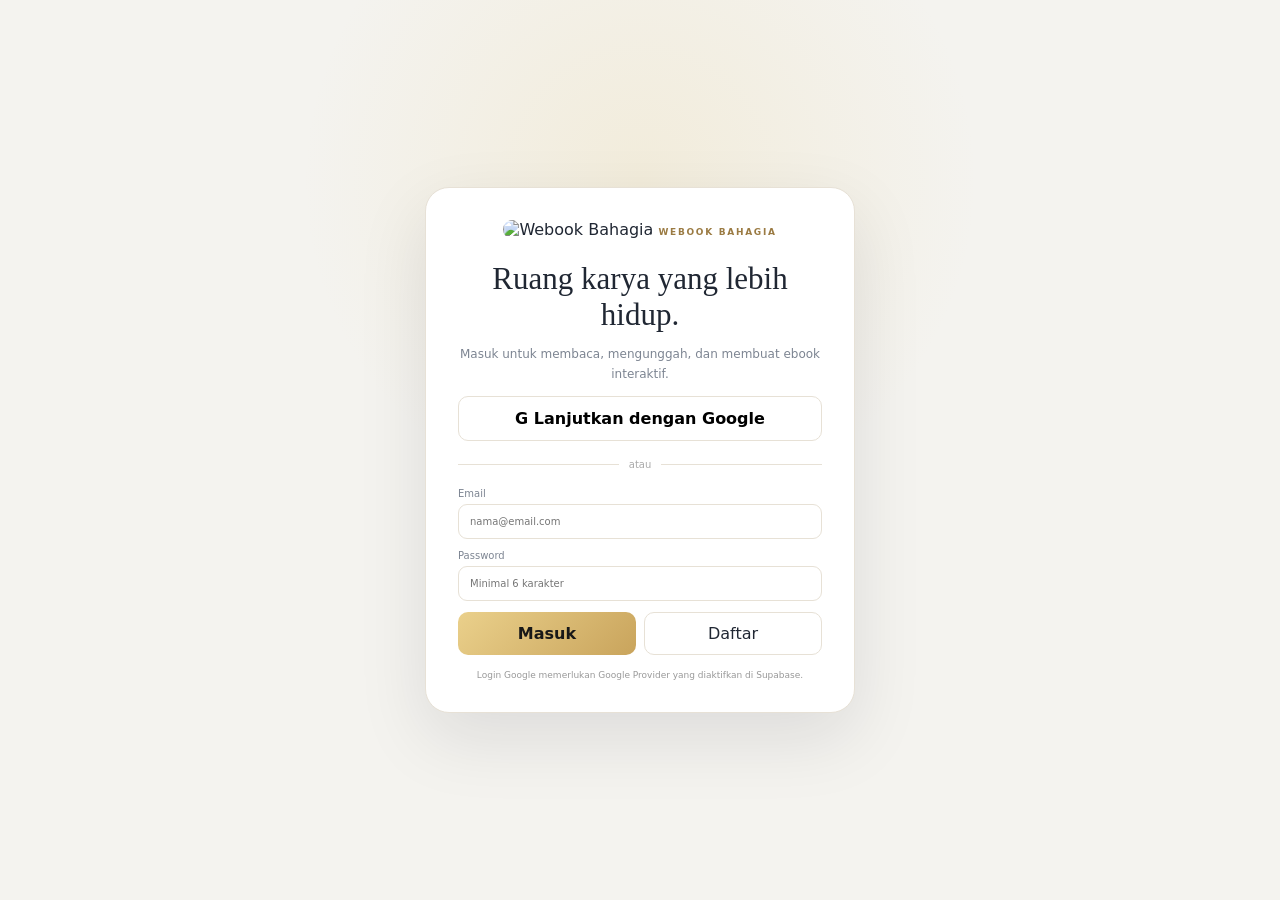
==== index.html @ 9e2fd8c3 "Add files via upload" ====
<!doctype html>
<html lang="id">
<head>
<meta charset="utf-8">
<meta name="viewport" content="width=device-width,initial-scale=1">
<title>Webook Bahagia</title>
<meta name="description" content="Webook Bahagia — platform ebook interaktif.">
<link rel="icon" href="assets/logo.jpg">
<link rel="stylesheet" href="styles.css">
</head>
<body>
<div id="toast" class="toast"></div>

<!-- AUTH -->
<div id="authScreen" class="auth-screen">
  <div class="auth-card">
    <img src="assets/logo.jpg" class="auth-logo" alt="Webook Bahagia">
    <span class="eyebrow">WEBOOK BAHAGIA</span>
    <h1>Ruang karya yang lebih hidup.</h1>
    <p>Masuk untuk membaca, mengunggah, dan membuat ebook interaktif.</p>

    <button id="googleBtn" class="google-btn">G <span>Lanjutkan dengan Google</span></button>
    <div class="or"><span>atau</span></div>

    <form id="emailForm">
      <label>Email<input id="email" type="email" required placeholder="nama@email.com"></label>
      <label>Password<input id="password" type="password" required minlength="6" placeholder="Minimal 6 karakter"></label>
      <div class="auth-actions">
        <button class="gold-btn" type="submit" id="loginBtn">Masuk</button>
        <button class="outline-btn" type="button" id="signupBtn">Daftar</button>
      </div>
    </form>
    <small class="auth-note">Login Google memerlukan Google Provider yang diaktifkan di Supabase.</small>
  </div>
</div>

<!-- APP -->
<div id="app" class="app hidden">
<aside class="sidebar" id="sidebar">
  <div class="brand">
    <img src="assets/logo.jpg" alt="Logo">
    <div><strong>Webook Bahagia</strong><small>Digital Reading Studio</small></div>
  </div>
  <nav>
    <a class="nav-link active" href="#dashboard">⌂ <span>Dashboard</span></a>
    <a class="nav-link" href="#ebooks">▣ <span>Koleksi Ebook</span></a>
    <a class="nav-link" href="#upload">↑ <span>Upload Ebook</span></a>
    <a class="nav-link" href="#builder">◇ <span>Interactive Builder</span></a>
    <a class="nav-link" href="#reader">◉ <span>Reader</span></a>
    <a class="nav-link admin-only hidden" href="#admin">⚙ <span>Admin Panel</span></a>
  </nav>
  <div class="sidebar-bottom">
    <div class="owner-mini"><div class="owner-dot" id="avatar">U</div><div><strong id="userName">User</strong><small id="userRole">Pengguna</small></div></div>
    <button id="logoutBtn" class="logout">Keluar</button>
  </div>
</aside>

<main class="main">
<header class="topbar">
  <button class="icon-btn mobile-only" id="menuBtn">☰</button>
  <div><div class="eyebrow">WEBOOK BAHAGIA</div><h2 id="pageTitle">Dashboard</h2></div>
  <div class="top-actions"><input id="search" class="search" placeholder="Cari ebook..."><button class="gold-btn" id="quickUpload">+ Upload</button></div>
</header>

<div class="content">
<section id="dashboard" class="hero section-anchor">
  <div><span class="pill">PREMIUM DIGITAL WORKSPACE</span><h1>Tempat karya digital<br><em>menjadi pengalaman.</em></h1><p>Kelola ebook dan bangun pengalaman membaca interaktif dari satu ruang.</p>
  <div class="hero-actions"><button class="gold-btn" id="heroUpload">Upload Ebook</button><a class="ghost-btn" href="#builder">Buat Interaktif</a></div></div>
  <div class="hero-art"><div class="orbit"></div><img src="assets/logo.jpg" alt="" class="hero-logo"></div>
</section>

<section class="stats">
<article><span>▣</span><strong id="statBooks">0</strong><small>Ebook Anda</small></article>
<article><span>◇</span><strong id="statBlocks">0</strong><small>Blok Interaktif</small></article>
<article><span>◉</span><strong id="statReaders">0</strong><small>Total Pembaca</small></article>
<article><span>♟</span><strong id="statUsers">—</strong><small>Total Pengguna</small></article>
</section>

<section id="ebooks" class="section section-anchor">
<div class="section-head"><div><span class="eyebrow">LIBRARY</span><h2>Koleksi Ebook</h2></div><button class="outline-btn" id="addBookBtn">+ Tambah</button></div>
<div id="bookGrid" class="book-grid"></div><div id="emptyBooks" class="empty hidden">Belum ada ebook.</div>
</section>

<section id="upload" class="section section-anchor">
<div class="section-head"><div><span class="eyebrow">IMPORT</span><h2>Upload Ebook</h2><p>PDF, EPUB, DOC, DOCX — file masuk ke storage akun Anda.</p></div></div>
<label class="dropzone" for="fileInput"><div class="upload-symbol">↑</div><strong>Tarik file ke sini atau klik</strong><span>Maksimal 25 MB per file</span></label>
<input id="fileInput" type="file" accept=".pdf,.epub,.doc,.docx" multiple hidden>
<div id="fileQueue" class="file-queue"></div>
</section>

<section id="builder" class="section section-anchor">
<div class="section-head"><div><span class="eyebrow">CREATOR</span><h2>Interactive Builder</h2></div><button class="gold-btn" id="saveBuilder">Simpan</button></div>
<div class="builder">
<aside class="builder-panel"><h3>Tambah Blok</h3>
<button class="tool" data-block="text"><b>📝 Teks</b><small>Paragraf editable</small></button>
<button class="tool" data-block="quote"><b>❝ Quote</b><small>Kutipan premium</small></button>
<button class="tool" data-block="button"><b>🔘 Tombol</b><small>CTA pembaca</small></button>
<button class="tool" data-block="image"><b>🖼 Gambar</b><small>Visual</small></button>
<button class="tool" data-block="video"><b>▶ Video</b><small>Video</small></button>
<button class="tool" data-block="quiz"><b>☑ Quiz</b><small>Interaksi</small></button>
</aside>
<div class="canvas-wrap"><article class="page" id="builderPage"><div class="page-kicker">WEBOOK BAHAGIA · CHAPTER</div><h3 contenteditable="true">Bahagia Tidak Harus Menunggu Sempurna</h3><p contenteditable="true">Bahagia bukan selalu tentang mendapatkan apa yang kita mau. Kadang ia muncul ketika kita belajar menerima apa yang sudah kita punya.</p><div class="block quote-block"><small>QUOTE</small><blockquote contenteditable="true">“Hidup tidak harus sempurna untuk terasa berharga.”</blockquote></div></article></div>
<aside class="builder-panel"><h3>Pengaturan</h3><label>Judul<input id="builderTitle" value="Bahagia Tidak Harus Menunggu Sempurna"></label><label>Template<select id="template"><option>Premium Cream</option><option>Elegant Gold</option><option>Modern Dark</option></select></label><button id="clearBlocks" class="outline-btn full">Reset Blok</button></aside>
</div>
</section>

<section id="reader" class="section section-anchor"><div class="section-head"><div><span class="eyebrow">READER</span><h2>Reader</h2></div></div>
<div class="reader-card"><img src="assets/logo.jpg" alt=""><div><span class="pill dark">WEB READER</span><h2>Webook Bahagia Reader</h2><p>Reader publik dapat dikembangkan dengan daftar isi, bookmark, progress, highlight, audio, quiz dan blok interaktif.</p><button class="gold-btn" id="readerDemo">Preview</button></div></div>
</section>

<section id="admin" class="section section-anchor admin-section hidden">
<div class="section-head"><div><span class="eyebrow">OWNER</span><h2>Admin Panel</h2><p>Hanya akun dengan role admin yang dapat melihat panel ini.</p></div></div>
<div class="admin-grid">
<div class="admin-card"><h3>Branding</h3><label>Nama website<input id="siteName"></label><label>Email copyright<input id="copyrightEmail"></label><button class="gold-btn" id="saveSettings">Simpan Pengaturan</button></div>
<div class="admin-card"><h3>Statistik Platform</h3><div class="admin-stat"><b id="adminUsers">0</b><span>Pengguna</span></div><div class="admin-stat"><b id="adminBooks">0</b><span>Ebook publik</span></div></div>
<div class="admin-card"><h3>Kontrol</h3><button class="outline-btn full" id="refreshAdmin">Refresh Data</button><p class="muted">Role admin ditentukan di database. Jangan pernah menaruh password atau service-role key di frontend.</p></div>
</div>
</section>
</div>

<footer><span>Webook Bahagia · © 2026 BONTEKU1</span><a href="mailto:bonteku1@gmail.com">bonteku1@gmail.com</a></footer>
</main>
</div>

<script src="https://cdn.jsdelivr.net/npm/@supabase/supabase-js@2"></script>
<script src="config.js"></script>
<script src="app.js"></script>
</body>
</html>
---- styles.css ----
/* Premium UI — Webook Bahagia */
:root{--navy:#101827;--navy2:#19263a;--gold:#c9a45c;--gold2:#ead08b;--paper:#fffdf8;--text:#202733;--muted:#7d8592;--line:#e7e1d6}
*{box-sizing:border-box}html{scroll-behavior:smooth}body{margin:0;background:#f4f3ef;color:var(--text);font-family:Inter,system-ui,-apple-system,Segoe UI,Arial,sans-serif}button,input,select{font:inherit}
.hidden{display:none!important}.sidebar{position:fixed;inset:0 auto 0 0;width:255px;background:linear-gradient(180deg,#0d1522,#151f30);color:#fff;padding:24px 16px;z-index:40}.brand{display:flex;gap:11px;align-items:center;padding:0 10px 27px}.brand img{width:44px;height:44px;border-radius:13px;object-fit:cover}.brand strong{display:block;font-size:15px}.brand small{color:#8993a4;font-size:9px;letter-spacing:1px}.sidebar nav{display:grid;gap:4px}.nav-link{display:flex;gap:12px;color:#aeb7c7;text-decoration:none;padding:12px 13px;border-radius:11px;font-size:13px}.nav-link:hover,.nav-link.active{background:rgba(255,255,255,.08);color:#fff}.nav-link.active{box-shadow:inset 3px 0 var(--gold)}.sidebar-bottom{position:absolute;bottom:18px;left:16px;right:16px;border-top:1px solid rgba(255,255,255,.08);padding-top:15px}.owner-mini{display:flex;align-items:center;gap:9px}.owner-dot{width:34px;height:34px;border-radius:50%;display:grid;place-items:center;background:linear-gradient(135deg,var(--gold2),#8e6c33);color:#111;font-weight:800}.owner-mini strong,.owner-mini small{display:block}.owner-mini strong{font-size:11px}.owner-mini small{font-size:9px;color:#7e8a9d}.logout{width:100%;margin-top:12px;padding:8px;border:1px solid rgba(255,255,255,.1);background:rgba(255,255,255,.04);color:#ccd3de;border-radius:8px;cursor:pointer}
.main{margin-left:255px;min-height:100vh}.topbar{height:76px;background:rgba(255,255,255,.94);backdrop-filter:blur(12px);border-bottom:1px solid var(--line);display:flex;align-items:center;justify-content:space-between;padding:0 34px;position:sticky;top:0;z-index:20}.topbar h2{margin:3px 0;font-size:20px}.eyebrow{font-size:9px;letter-spacing:1.7px;color:#9b7b43;font-weight:800}.top-actions{display:flex;gap:10px}.search{width:245px;border:1px solid var(--line);background:#f8f8f6;border-radius:10px;padding:10px 13px;outline:none}.content{max-width:1450px;margin:auto;padding:32px}.section{margin-top:35px}.section-anchor{scroll-margin-top:95px}.hero{min-height:345px;border-radius:25px;background:radial-gradient(circle at 82% 45%,rgba(234,208,139,.22),transparent 28%),linear-gradient(135deg,#101827,#1d2a3f);color:#fff;padding:46px;display:flex;justify-content:space-between;overflow:hidden;box-shadow:0 20px 55px rgba(16,24,39,.09)}.hero h1{font:500 43px/1.05 Georgia,serif;margin:18px 0 15px}.hero em{font-style:normal;color:var(--gold2)}.hero p{max-width:600px;color:#b9c2d0;line-height:1.7}.pill{display:inline-block;padding:7px 11px;border:1px solid rgba(234,208,139,.35);border-radius:99px;color:var(--gold2);font-size:9px;letter-spacing:1.3px;font-weight:800}.pill.dark{background:#101827}.hero-actions{display:flex;gap:10px;margin-top:23px}.gold-btn,.ghost-btn,.outline-btn,.icon-btn{border:0;border-radius:10px;padding:11px 16px;cursor:pointer;display:inline-flex;align-items:center;justify-content:center;text-decoration:none}.gold-btn{background:linear-gradient(135deg,var(--gold2),var(--gold));color:#181818;font-weight:800}.ghost-btn{border:1px solid rgba(255,255,255,.16);color:#fff;background:rgba(255,255,255,.06)}.outline-btn{border:1px solid var(--line);background:#fff;color:var(--text)}.hero-art{width:350px;display:grid;place-items:center;position:relative}.hero-logo{width:205px;height:205px;border-radius:50%;object-fit:cover;border:5px solid rgba(234,208,139,.5);box-shadow:0 0 70px rgba(234,208,139,.28);z-index:2}.orbit{position:absolute;width:330px;height:330px;border:1px solid rgba(234,208,139,.2);border-radius:50%}.stats{display:grid;grid-template-columns:repeat(4,1fr);gap:17px;margin-top:22px}.stats article{background:#fff;border:1px solid var(--line);border-radius:17px;padding:20px}.stats span{display:grid;place-items:center;width:36px;height:36px;border-radius:10px;background:#f8f0df;color:#9b793e}.stats strong{display:block;font-size:26px;margin-top:13px}.stats small{color:var(--muted);font-size:11px}.section-head{display:flex;justify-content:space-between;align-items:end;gap:15px;margin-bottom:17px}.section-head h2{font:500 27px Georgia,serif;margin:4px 0}.section-head p{color:var(--muted);font-size:12px}.book-grid{display:grid;grid-template-columns:repeat(4,1fr);gap:18px}.book{background:#fff;border:1px solid var(--line);border-radius:17px;overflow:hidden}.cover{height:225px;background:linear-gradient(145deg,#172337,#0d1521);padding:20px;color:#fff;display:flex;flex-direction:column;justify-content:space-between}.cover img{width:45px;height:45px;border-radius:12px;object-fit:cover}.cover small{color:var(--gold2);font-size:8px;letter-spacing:1px}.cover h3{font:500 22px/1.1 Georgia,serif}.book-info{padding:14px}.book-info strong{font-size:13px}.book-info p{font-size:10px;color:var(--muted);margin:6px 0 12px}.book-actions{display:flex;gap:7px}.mini-btn{flex:1;border:1px solid var(--line);background:#fff;border-radius:8px;padding:8px;font-size:10px;cursor:pointer}.mini-btn.primary{background:var(--navy);color:#fff}.dropzone{display:grid;place-items:center;text-align:center;gap:7px;background:var(--paper);border:2px dashed #d8c49a;border-radius:17px;padding:40px;cursor:pointer}.upload-symbol{width:48px;height:48px;border-radius:14px;background:#f8efdd;color:#9a793f;display:grid;place-items:center;font-size:25px}.dropzone span{font-size:11px;color:var(--muted)}.file-queue{margin-top:12px;display:grid;gap:8px}.file-row{display:flex;justify-content:space-between;background:#fff;border:1px solid var(--line);padding:11px 13px;border-radius:10px;font-size:11px}.builder{display:grid;grid-template-columns:230px minmax(300px,1fr) 250px;gap:16px}.builder-panel{background:#fff;border:1px solid var(--line);border-radius:17px;padding:16px}.tool{width:100%;text-align:left;background:#fff;border:1px solid var(--line);border-radius:10px;padding:12px;margin-bottom:8px;cursor:pointer}.tool b,.tool small{display:block}.tool small{color:var(--muted);font-size:9px;margin-top:3px}.builder-panel label{display:block;color:#657080;font-size:10px;margin:0 0 13px}.builder-panel input,.builder-panel select{width:100%;padding:9px;margin-top:5px;border:1px solid var(--line);border-radius:8px}.full{width:100%}.canvas-wrap{background:#e8e7e2;border-radius:17px;padding:28px;min-height:560px}.page{max-width:650px;min-height:610px;margin:auto;background:var(--paper);padding:45px;box-shadow:0 16px 45px rgba(0,0,0,.08)}.page-kicker{font-size:8px;color:#9b7b43;letter-spacing:1.7px;font-weight:800}.page>h3{font:500 31px/1.1 Georgia,serif;margin:13px 0}.page>p{line-height:1.8;color:#596170;font-size:13px}.block{margin-top:18px;padding:17px;border:1px dashed #d7c69e;border-radius:11px}.block small{display:block;color:#9b7b43;font-size:8px;letter-spacing:1.2px;font-weight:800;margin-bottom:8px}.quote-block blockquote{margin:0;font:20px/1.45 Georgia,serif;border-left:3px solid var(--gold);padding-left:13px}.reader-card{display:grid;grid-template-columns:180px 1fr;gap:28px;background:#fff;border:1px solid var(--line);border-radius:18px;padding:24px;align-items:center}.reader-card>img{width:180px;height:230px;object-fit:cover;border-radius:11px}.reader-card h2{font:500 28px Georgia,serif}.reader-card p{color:var(--muted);font-size:12px;line-height:1.7}.admin-grid{display:grid;grid-template-columns:repeat(3,1fr);gap:16px}.admin-card{background:#fff;border:1px solid var(--line);border-radius:17px;padding:20px}.admin-card h3{margin-top:0}.admin-card label{font-size:10px;color:var(--muted);display:block;margin-bottom:12px}.admin-card input{width:100%;padding:10px;border:1px solid var(--line);border-radius:8px;margin-top:5px}.admin-stat{display:flex;justify-content:space-between;border-bottom:1px solid var(--line);padding:12px 0}.admin-stat b{font-size:24px}.muted{color:var(--muted);font-size:10px;line-height:1.6}.empty{text-align:center;padding:35px;background:#fff;border:1px dashed var(--line);border-radius:15px;color:var(--muted)}footer{margin-top:50px;padding:25px 32px;border-top:1px solid var(--line);display:flex;justify-content:space-between;color:#727987;font-size:10px}footer a{color:#8d6b32}.toast{position:fixed;right:20px;bottom:20px;background:#101827;color:#fff;padding:12px 15px;border-radius:10px;opacity:0;transform:translateY(12px);transition:.25s;z-index:100}.toast.show{opacity:1;transform:none}.auth-screen{min-height:100vh;display:grid;place-items:center;padding:20px;background:radial-gradient(circle at 50% 20%,rgba(234,208,139,.2),transparent 35%),#f4f3ef}.auth-card{width:min(430px,100%);background:#fff;border:1px solid var(--line);border-radius:24px;padding:32px;box-shadow:0 25px 70px rgba(16,24,39,.1);text-align:center}.auth-logo{width:88px;height:88px;border-radius:24px;object-fit:cover;margin-bottom:14px}.auth-card h1{font:500 31px Georgia,serif;margin:8px 0}.auth-card>p{color:var(--muted);font-size:12px;line-height:1.6}.google-btn{width:100%;padding:12px;border:1px solid var(--line);background:#fff;border-radius:10px;cursor:pointer;font-weight:700}.or{display:flex;align-items:center;gap:10px;color:#aaa;font-size:10px;margin:18px 0}.or:before,.or:after{content:"";height:1px;background:var(--line);flex:1}.auth-card label{text-align:left;display:block;font-size:10px;color:var(--muted);margin-bottom:11px}.auth-card input{width:100%;padding:11px;border:1px solid var(--line);border-radius:9px;margin-top:5px}.auth-actions{display:grid;grid-template-columns:1fr 1fr;gap:8px;margin-top:7px}.auth-note{display:block;color:#999;font-size:9px;margin-top:15px}.mobile-only{display:none}
@media(max-width:1150px){.book-grid{grid-template-columns:repeat(2,1fr)}.builder{grid-template-columns:1fr}.stats{grid-template-columns:repeat(2,1fr)}.admin-grid{grid-template-columns:1fr}.builder-panel{display:grid;grid-template-columns:repeat(2,1fr);gap:8px}.builder-panel h3,.builder-panel label{grid-column:1/-1}}
@media(max-width:760px){.sidebar{transform:translateX(-100%);transition:.25s}.sidebar.open{transform:none}.main{margin-left:0}.mobile-only{display:inline-flex}.topbar{padding:0 16px}.top-actions .search{display:none}.content{padding:18px}.hero{padding:28px}.hero h1{font-size:33px}.hero-art{display:none}.book-grid{grid-template-columns:1fr}.reader-card{grid-template-columns:1fr}.reader-card>img{width:100%;height:200px}.stats{grid-template-columns:1fr 1fr}footer{display:grid;gap:7px}.builder-panel{grid-template-columns:1fr 1fr}}
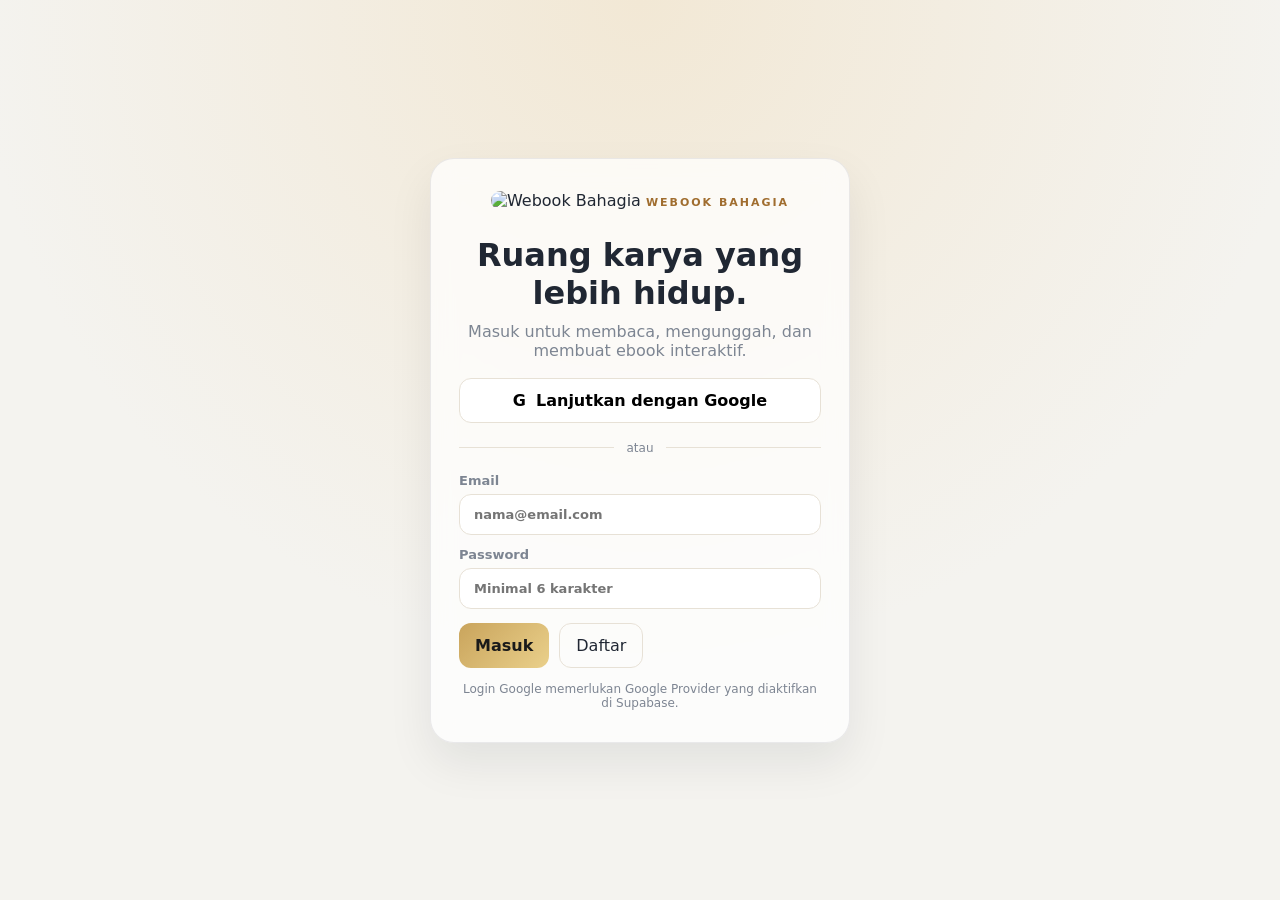
==== commit 3d0e04bd: "Add public ebook reader and improve the app with live reader view and styled content" ====
--- a/index.html
+++ b/index.html
@@ -99,13 +99,19 @@
 <button class="tool" data-block="video"><b>▶ Video</b><small>Video</small></button>
 <button class="tool" data-block="quiz"><b>☑ Quiz</b><small>Interaksi</small></button>
 </aside>
-<div class="canvas-wrap"><article class="page" id="builderPage"><div class="page-kicker">WEBOOK BAHAGIA · CHAPTER</div><h3 contenteditable="true">Bahagia Tidak Harus Menunggu Sempurna</h3><p contenteditable="true">Bahagia bukan selalu tentang mendapatkan apa yang kita mau. Kadang ia muncul ketika kita belajar menerima apa yang sudah kita punya.</p><div class="block quote-block"><small>QUOTE</small><blockquote contenteditable="true">“Hidup tidak harus sempurna untuk terasa berharga.”</blockquote></div></article></div>
-<aside class="builder-panel"><h3>Pengaturan</h3><label>Judul<input id="builderTitle" value="Bahagia Tidak Harus Menunggu Sempurna"></label><label>Template<select id="template"><option>Premium Cream</option><option>Elegant Gold</option><option>Modern Dark</option></select></label><button id="clearBlocks" class="outline-btn full">Reset Blok</button></aside>
+<div class="canvas-wrap"><article class="page" id="builderPage"><div class="page-kicker">WEBOOK BAHAGIA · CHAPTER</div><h3 contenteditable="true">Bahagia Tidak Harus Menunggu Sempurna</h3><p contenteditable="true">Buat karya lebih hidup dengan latar, kutipan, dan CTA yang mengajak pembaca bergerak.</p></article></div>
+<aside class="builder-panel"><h3>Pengaturan</h3><label>Judul<input id="builderTitle" value="Bahagia Tidak Harus Menunggu Sempurna"></label><label>Template<select id="template"><option>Premium Creative</option><option>Minimal</option><option>Editorial</option></select></label></aside>
 </div>
 </section>
 
 <section id="reader" class="section section-anchor"><div class="section-head"><div><span class="eyebrow">READER</span><h2>Reader</h2></div></div>
-<div class="reader-card"><img src="assets/logo.jpg" alt=""><div><span class="pill dark">WEB READER</span><h2>Webook Bahagia Reader</h2><p>Reader publik dapat dikembangkan dengan daftar isi, bookmark, progress, highlight, audio, quiz dan blok interaktif.</p><button class="gold-btn" id="readerDemo">Preview</button></div></div>
+<div class="reader-layout">
+  <div id="readerList" class="reader-list"></div>
+  <div class="reader-stage">
+    <div id="readerPlaceholder" class="reader-placeholder">Pilih ebook publik untuk dibaca.</div>
+    <iframe id="readerFrame" class="reader-frame hidden" title="Reader ebook" loading="lazy"></iframe>
+  </div>
+</div>
 </section>
 
 <section id="admin" class="section section-anchor admin-section hidden">
@@ -113,7 +119,7 @@
 <div class="admin-grid">
 <div class="admin-card"><h3>Branding</h3><label>Nama website<input id="siteName"></label><label>Email copyright<input id="copyrightEmail"></label><button class="gold-btn" id="saveSettings">Simpan Pengaturan</button></div>
 <div class="admin-card"><h3>Statistik Platform</h3><div class="admin-stat"><b id="adminUsers">0</b><span>Pengguna</span></div><div class="admin-stat"><b id="adminBooks">0</b><span>Ebook publik</span></div></div>
-<div class="admin-card"><h3>Kontrol</h3><button class="outline-btn full" id="refreshAdmin">Refresh Data</button><p class="muted">Role admin ditentukan di database. Jangan pernah menaruh password atau service-role key di frontend.</p></div>
+<div class="admin-card"><h3>Kontrol</h3><button class="outline-btn full" id="refreshAdmin">Refresh Data</button><p class="muted">Role admin ditentukan di database. Jangan pernah menaruh password di frontend.</p></div>
 </div>
 </section>
 </div>
@@ -126,4 +132,4 @@
 <script src="config.js"></script>
 <script src="app.js"></script>
 </body>
-</html>+</html>
--- a/styles.css
+++ b/styles.css
@@ -1,7 +1,4 @@
 /* Premium UI — Webook Bahagia */
 :root{--navy:#101827;--navy2:#19263a;--gold:#c9a45c;--gold2:#ead08b;--paper:#fffdf8;--text:#202733;--muted:#7d8592;--line:#e7e1d6}
-*{box-sizing:border-box}html{scroll-behavior:smooth}body{margin:0;background:#f4f3ef;color:var(--text);font-family:Inter,system-ui,-apple-system,Segoe UI,Arial,sans-serif}button,input,select{font:inherit}
-.hidden{display:none!important}.sidebar{position:fixed;inset:0 auto 0 0;width:255px;background:linear-gradient(180deg,#0d1522,#151f30);color:#fff;padding:24px 16px;z-index:40}.brand{display:flex;gap:11px;align-items:center;padding:0 10px 27px}.brand img{width:44px;height:44px;border-radius:13px;object-fit:cover}.brand strong{display:block;font-size:15px}.brand small{color:#8993a4;font-size:9px;letter-spacing:1px}.sidebar nav{display:grid;gap:4px}.nav-link{display:flex;gap:12px;color:#aeb7c7;text-decoration:none;padding:12px 13px;border-radius:11px;font-size:13px}.nav-link:hover,.nav-link.active{background:rgba(255,255,255,.08);color:#fff}.nav-link.active{box-shadow:inset 3px 0 var(--gold)}.sidebar-bottom{position:absolute;bottom:18px;left:16px;right:16px;border-top:1px solid rgba(255,255,255,.08);padding-top:15px}.owner-mini{display:flex;align-items:center;gap:9px}.owner-dot{width:34px;height:34px;border-radius:50%;display:grid;place-items:center;background:linear-gradient(135deg,var(--gold2),#8e6c33);color:#111;font-weight:800}.owner-mini strong,.owner-mini small{display:block}.owner-mini strong{font-size:11px}.owner-mini small{font-size:9px;color:#7e8a9d}.logout{width:100%;margin-top:12px;padding:8px;border:1px solid rgba(255,255,255,.1);background:rgba(255,255,255,.04);color:#ccd3de;border-radius:8px;cursor:pointer}
-.main{margin-left:255px;min-height:100vh}.topbar{height:76px;background:rgba(255,255,255,.94);backdrop-filter:blur(12px);border-bottom:1px solid var(--line);display:flex;align-items:center;justify-content:space-between;padding:0 34px;position:sticky;top:0;z-index:20}.topbar h2{margin:3px 0;font-size:20px}.eyebrow{font-size:9px;letter-spacing:1.7px;color:#9b7b43;font-weight:800}.top-actions{display:flex;gap:10px}.search{width:245px;border:1px solid var(--line);background:#f8f8f6;border-radius:10px;padding:10px 13px;outline:none}.content{max-width:1450px;margin:auto;padding:32px}.section{margin-top:35px}.section-anchor{scroll-margin-top:95px}.hero{min-height:345px;border-radius:25px;background:radial-gradient(circle at 82% 45%,rgba(234,208,139,.22),transparent 28%),linear-gradient(135deg,#101827,#1d2a3f);color:#fff;padding:46px;display:flex;justify-content:space-between;overflow:hidden;box-shadow:0 20px 55px rgba(16,24,39,.09)}.hero h1{font:500 43px/1.05 Georgia,serif;margin:18px 0 15px}.hero em{font-style:normal;color:var(--gold2)}.hero p{max-width:600px;color:#b9c2d0;line-height:1.7}.pill{display:inline-block;padding:7px 11px;border:1px solid rgba(234,208,139,.35);border-radius:99px;color:var(--gold2);font-size:9px;letter-spacing:1.3px;font-weight:800}.pill.dark{background:#101827}.hero-actions{display:flex;gap:10px;margin-top:23px}.gold-btn,.ghost-btn,.outline-btn,.icon-btn{border:0;border-radius:10px;padding:11px 16px;cursor:pointer;display:inline-flex;align-items:center;justify-content:center;text-decoration:none}.gold-btn{background:linear-gradient(135deg,var(--gold2),var(--gold));color:#181818;font-weight:800}.ghost-btn{border:1px solid rgba(255,255,255,.16);color:#fff;background:rgba(255,255,255,.06)}.outline-btn{border:1px solid var(--line);background:#fff;color:var(--text)}.hero-art{width:350px;display:grid;place-items:center;position:relative}.hero-logo{width:205px;height:205px;border-radius:50%;object-fit:cover;border:5px solid rgba(234,208,139,.5);box-shadow:0 0 70px rgba(234,208,139,.28);z-index:2}.orbit{position:absolute;width:330px;height:330px;border:1px solid rgba(234,208,139,.2);border-radius:50%}.stats{display:grid;grid-template-columns:repeat(4,1fr);gap:17px;margin-top:22px}.stats article{background:#fff;border:1px solid var(--line);border-radius:17px;padding:20px}.stats span{display:grid;place-items:center;width:36px;height:36px;border-radius:10px;background:#f8f0df;color:#9b793e}.stats strong{display:block;font-size:26px;margin-top:13px}.stats small{color:var(--muted);font-size:11px}.section-head{display:flex;justify-content:space-between;align-items:end;gap:15px;margin-bottom:17px}.section-head h2{font:500 27px Georgia,serif;margin:4px 0}.section-head p{color:var(--muted);font-size:12px}.book-grid{display:grid;grid-template-columns:repeat(4,1fr);gap:18px}.book{background:#fff;border:1px solid var(--line);border-radius:17px;overflow:hidden}.cover{height:225px;background:linear-gradient(145deg,#172337,#0d1521);padding:20px;color:#fff;display:flex;flex-direction:column;justify-content:space-between}.cover img{width:45px;height:45px;border-radius:12px;object-fit:cover}.cover small{color:var(--gold2);font-size:8px;letter-spacing:1px}.cover h3{font:500 22px/1.1 Georgia,serif}.book-info{padding:14px}.book-info strong{font-size:13px}.book-info p{font-size:10px;color:var(--muted);margin:6px 0 12px}.book-actions{display:flex;gap:7px}.mini-btn{flex:1;border:1px solid var(--line);background:#fff;border-radius:8px;padding:8px;font-size:10px;cursor:pointer}.mini-btn.primary{background:var(--navy);color:#fff}.dropzone{display:grid;place-items:center;text-align:center;gap:7px;background:var(--paper);border:2px dashed #d8c49a;border-radius:17px;padding:40px;cursor:pointer}.upload-symbol{width:48px;height:48px;border-radius:14px;background:#f8efdd;color:#9a793f;display:grid;place-items:center;font-size:25px}.dropzone span{font-size:11px;color:var(--muted)}.file-queue{margin-top:12px;display:grid;gap:8px}.file-row{display:flex;justify-content:space-between;background:#fff;border:1px solid var(--line);padding:11px 13px;border-radius:10px;font-size:11px}.builder{display:grid;grid-template-columns:230px minmax(300px,1fr) 250px;gap:16px}.builder-panel{background:#fff;border:1px solid var(--line);border-radius:17px;padding:16px}.tool{width:100%;text-align:left;background:#fff;border:1px solid var(--line);border-radius:10px;padding:12px;margin-bottom:8px;cursor:pointer}.tool b,.tool small{display:block}.tool small{color:var(--muted);font-size:9px;margin-top:3px}.builder-panel label{display:block;color:#657080;font-size:10px;margin:0 0 13px}.builder-panel input,.builder-panel select{width:100%;padding:9px;margin-top:5px;border:1px solid var(--line);border-radius:8px}.full{width:100%}.canvas-wrap{background:#e8e7e2;border-radius:17px;padding:28px;min-height:560px}.page{max-width:650px;min-height:610px;margin:auto;background:var(--paper);padding:45px;box-shadow:0 16px 45px rgba(0,0,0,.08)}.page-kicker{font-size:8px;color:#9b7b43;letter-spacing:1.7px;font-weight:800}.page>h3{font:500 31px/1.1 Georgia,serif;margin:13px 0}.page>p{line-height:1.8;color:#596170;font-size:13px}.block{margin-top:18px;padding:17px;border:1px dashed #d7c69e;border-radius:11px}.block small{display:block;color:#9b7b43;font-size:8px;letter-spacing:1.2px;font-weight:800;margin-bottom:8px}.quote-block blockquote{margin:0;font:20px/1.45 Georgia,serif;border-left:3px solid var(--gold);padding-left:13px}.reader-card{display:grid;grid-template-columns:180px 1fr;gap:28px;background:#fff;border:1px solid var(--line);border-radius:18px;padding:24px;align-items:center}.reader-card>img{width:180px;height:230px;object-fit:cover;border-radius:11px}.reader-card h2{font:500 28px Georgia,serif}.reader-card p{color:var(--muted);font-size:12px;line-height:1.7}.admin-grid{display:grid;grid-template-columns:repeat(3,1fr);gap:16px}.admin-card{background:#fff;border:1px solid var(--line);border-radius:17px;padding:20px}.admin-card h3{margin-top:0}.admin-card label{font-size:10px;color:var(--muted);display:block;margin-bottom:12px}.admin-card input{width:100%;padding:10px;border:1px solid var(--line);border-radius:8px;margin-top:5px}.admin-stat{display:flex;justify-content:space-between;border-bottom:1px solid var(--line);padding:12px 0}.admin-stat b{font-size:24px}.muted{color:var(--muted);font-size:10px;line-height:1.6}.empty{text-align:center;padding:35px;background:#fff;border:1px dashed var(--line);border-radius:15px;color:var(--muted)}footer{margin-top:50px;padding:25px 32px;border-top:1px solid var(--line);display:flex;justify-content:space-between;color:#727987;font-size:10px}footer a{color:#8d6b32}.toast{position:fixed;right:20px;bottom:20px;background:#101827;color:#fff;padding:12px 15px;border-radius:10px;opacity:0;transform:translateY(12px);transition:.25s;z-index:100}.toast.show{opacity:1;transform:none}.auth-screen{min-height:100vh;display:grid;place-items:center;padding:20px;background:radial-gradient(circle at 50% 20%,rgba(234,208,139,.2),transparent 35%),#f4f3ef}.auth-card{width:min(430px,100%);background:#fff;border:1px solid var(--line);border-radius:24px;padding:32px;box-shadow:0 25px 70px rgba(16,24,39,.1);text-align:center}.auth-logo{width:88px;height:88px;border-radius:24px;object-fit:cover;margin-bottom:14px}.auth-card h1{font:500 31px Georgia,serif;margin:8px 0}.auth-card>p{color:var(--muted);font-size:12px;line-height:1.6}.google-btn{width:100%;padding:12px;border:1px solid var(--line);background:#fff;border-radius:10px;cursor:pointer;font-weight:700}.or{display:flex;align-items:center;gap:10px;color:#aaa;font-size:10px;margin:18px 0}.or:before,.or:after{content:"";height:1px;background:var(--line);flex:1}.auth-card label{text-align:left;display:block;font-size:10px;color:var(--muted);margin-bottom:11px}.auth-card input{width:100%;padding:11px;border:1px solid var(--line);border-radius:9px;margin-top:5px}.auth-actions{display:grid;grid-template-columns:1fr 1fr;gap:8px;margin-top:7px}.auth-note{display:block;color:#999;font-size:9px;margin-top:15px}.mobile-only{display:none}
-@media(max-width:1150px){.book-grid{grid-template-columns:repeat(2,1fr)}.builder{grid-template-columns:1fr}.stats{grid-template-columns:repeat(2,1fr)}.admin-grid{grid-template-columns:1fr}.builder-panel{display:grid;grid-template-columns:repeat(2,1fr);gap:8px}.builder-panel h3,.builder-panel label{grid-column:1/-1}}
-@media(max-width:760px){.sidebar{transform:translateX(-100%);transition:.25s}.sidebar.open{transform:none}.main{margin-left:0}.mobile-only{display:inline-flex}.topbar{padding:0 16px}.top-actions .search{display:none}.content{padding:18px}.hero{padding:28px}.hero h1{font-size:33px}.hero-art{display:none}.book-grid{grid-template-columns:1fr}.reader-card{grid-template-columns:1fr}.reader-card>img{width:100%;height:200px}.stats{grid-template-columns:1fr 1fr}footer{display:grid;gap:7px}.builder-panel{grid-template-columns:1fr 1fr}}
+*{box-sizing:border-box}html{scroll-behavior:smooth}body{margin:0;background:#f4f3ef;color:var(--text);font-family:Inter,system-ui,-apple-system,Segoe UI,Arial,sans-serif}button,input,select{font:inherit}a{text-decoration:none;color:inherit}
+.hidden{display:none!important}.toast{position:fixed;right:20px;bottom:20px;transform:translateY(12px);opacity:0;pointer-events:none;max-width:320px;padding:12px 14px;border-radius:12px;background:#0f172a;color:#fff;font-size:14px;box-shadow:0 16px 40px rgba(15,23,42,.2);transition:.2s}.toast.show{transform:none;opacity:1}.toast.error{background:#b91c1c}.auth-screen{min-height:100vh;display:grid;place-items:center;background:radial-gradient(circle at top,#f2e8d5,#f4f3ef 60%);padding:24px}.auth-card{width:min(100%,420px);padding:32px 28px;border-radius:24px;background:rgba(255,255,255,.72);backdrop-filter:blur(12px);border:1px solid rgba(17,24,39,.08);box-shadow:0 20px 45px rgba(15,23,42,.08);text-align:center}.auth-logo{width:76px;height:76px;border-radius:18px;object-fit:cover;margin:auto auto 14px}.eyebrow{display:inline-block;font-size:11px;letter-spacing:.18em;font-weight:800;color:#a06d2f}.auth-card h1{font-size:2rem;margin:12px 0 10px}.auth-card p{margin:0 0 18px;color:var(--muted)}.auth-card label{display:block;text-align:left;font-size:13px;font-weight:600;color:var(--muted);margin-bottom:12px}.auth-card input{width:100%;margin-top:6px;padding:12px 14px;border:1px solid var(--line);background:#fff;border-radius:12px}.auth-actions{display:flex;gap:10px;margin-top:14px}.gold-btn,.outline-btn,.google-btn,.logout,.icon-btn,.ghost-btn{border:none;border-radius:12px;padding:12px 16px;cursor:pointer;transition:.2s}.gold-btn{background:linear-gradient(135deg,var(--gold),var(--gold2));color:#1a1a1a;font-weight:700}.outline-btn,.ghost-btn{background:transparent;border:1px solid var(--line);color:var(--text)}.google-btn{display:flex;align-items:center;justify-content:center;gap:10px;width:100%;background:#fff;border:1px solid var(--line);font-weight:700}.or{margin:18px 0;display:flex;align-items:center}.or::before,.or::after{content:"";flex:1;border-bottom:1px solid var(--line)}.or span{padding:0 12px;color:var(--muted);font-size:12px}.auth-note{display:block;margin-top:14px;color:var(--muted);font-size:12px}.app{display:flex;min-height:100vh}.sidebar{position:fixed;inset:0 auto 0 0;width:255px;background:linear-gradient(180deg,#0d1522,#151f30);color:#fff;padding:24px 16px;z-index:40}.brand{display:flex;align-items:center;gap:12px;padding:4px 8px 20px;border-bottom:1px solid rgba(255,255,255,.08)}.brand img{width:46px;height:46px;border-radius:12px;object-fit:cover}.brand strong{display:block;font-size:17px}.brand small{color:rgba(255,255,255,.75)}.sidebar nav{display:grid;gap:8px;margin-top:18px}.nav-link{display:flex;align-items:center;gap:10px;padding:12px 12px;border-radius:12px;color:rgba(255,255,255,.8);transition:.2s}.nav-link.active,.nav-link:hover{background:rgba(255,255,255,.08);color:#fff}.sidebar-bottom{position:absolute;left:16px;right:16px;bottom:18px}.owner-mini{display:flex;align-items:center;gap:12px;padding:12px 10px;border-radius:12px;background:rgba(255,255,255,.06)}.owner-dot{width:34px;height:34px;border-radius:50%;display:grid;place-items:center;background:linear-gradient(135deg,var(--gold),var(--gold2));color:#1f2937;font-weight:800}.owner-mini strong{display:block}.owner-mini small{color:rgba(255,255,255,.7)}.logout{width:100%;margin-top:12px;background:rgba(255,255,255,.05);color:#fff}.main{margin-left:255px;min-height:100vh;flex:1}.topbar{height:76px;background:rgba(255,255,255,.94);backdrop-filter:blur(12px);border-bottom:1px solid var(--line);display:flex;align-items:center;justify-content:space-between;padding:0 28px;position:sticky;top:0;z-index:30}.top-actions{display:flex;align-items:center;gap:12px}.search{width:240px;padding:10px 12px;border:1px solid var(--line);background:#fff;border-radius:12px}.content{padding:30px 28px 60px}.hero{display:grid;grid-template-columns:1.2fr .8fr;gap:24px;padding:30px;background:linear-gradient(135deg,#f7f1e6,#fff);border:1px solid rgba(17,24,39,.05);border-radius:24px}.hero h1{font-size:clamp(2rem,4vw,3rem);margin:14px 0}.hero p{color:var(--muted);max-width:560px}.hero-actions{display:flex;gap:12px;margin-top:18px}.pill{display:inline-block;padding:8px 12px;background:#fff;border:1px solid var(--line);border-radius:999px;font-size:11px;letter-spacing:.12em;font-weight:800;color:#8a5d20}.hero-art{display:grid;place-items:center;position:relative}.orbit{position:absolute;width:240px;height:240px;border-radius:50%;background:radial-gradient(circle,#f3db9f,#f8efe0 55%,rgba(0,0,0,0) 72%);filter:blur(12px)}.hero-logo{position:relative;width:170px;height:170px;border-radius:26px;object-fit:cover;box-shadow:0 20px 40px rgba(15,23,42,.18)}.stats{display:grid;grid-template-columns:repeat(4,1fr);gap:20px;margin:24px 0}.stats article,.admin-card,.book-card,.reader-item,.reader-stage{background:#fff;border:1px solid rgba(17,24,39,.06);border-radius:18px;box-shadow:0 12px 25px rgba(15,23,42,.04)}.stats article{padding:20px 18px;display:flex;flex-direction:column;gap:8px}.stats span{font-size:1.5rem}.stats strong{font-size:2rem}.stats small{color:var(--muted)}.section{margin-top:28px}.section-head{display:flex;align-items:end;justify-content:space-between;gap:12px;margin-bottom:18px}.section-head h2{margin:8px 0 0;font-size:1.8rem}.section-head p{margin:8px 0 0;color:var(--muted)}.book-grid{display:grid;grid-template-columns:repeat(3,minmax(220px,1fr));gap:18px}.book-card{padding:18px;display:flex;gap:16px;align-items:center}.book-cover{width:62px;height:62px;display:grid;place-items:center;border-radius:16px;background:linear-gradient(135deg,#f4dfb1,#f7f7f7);font-size:2rem}.book-card h3{margin:0 0 6px;font-size:1.05rem}.book-card small{display:block;color:var(--muted);margin-bottom:10px}.dropzone{display:grid;place-items:center;gap:8px;text-align:center;padding:36px 20px;border:2px dashed #d9c7a1;border-radius:18px;background:#fffdf7;color:#6b4f2a;cursor:pointer}.upload-symbol{font-size:2rem}.file-queue{margin-top:14px}.builder{display:grid;grid-template-columns:220px 1fr 220px;gap:16px}.builder-panel{background:#fff;border:1px solid rgba(17,24,39,.06);padding:18px;border-radius:18px}.builder-panel h3{margin-top:0}.tool{display:flex;flex-direction:column;align-items:flex-start;gap:6px;width:100%;padding:12px;border:1px solid var(--line);border-radius:12px;background:#fdfbf8;margin-bottom:10px;cursor:pointer}.canvas-wrap{background:#fff;border:1px solid rgba(17,24,39,.06);padding:14px;border-radius:18px}.page{background:linear-gradient(180deg,#fff,#fffdf8);padding:26px;border-radius:16px;border:1px solid rgba(17,24,39,.06);min-height:320px}.page-kicker{font-size:11px;letter-spacing:.16em;color:#945c1a;font-weight:800}.page h3{margin:18px 0 12px;font-size:2rem}.page p{color:#2d3748;line-height:1.7}.reader-layout{display:grid;grid-template-columns:320px 1fr;gap:18px}.reader-list{display:grid;gap:12px}.reader-item{padding:14px;border-radius:16px;background:#fff;display:flex;gap:12px;align-items:center;text-align:left;cursor:pointer}.reader-item:hover{border-color:#d9c7a1}.reader-cover{width:44px;height:44px;border-radius:12px;display:grid;place-items:center;background:linear-gradient(135deg,#f4dfb1,#f7f7f7);font-size:1.5rem}.reader-item strong{display:block;margin-bottom:3px}.reader-item small{color:var(--muted)}.reader-stage{padding:14px;min-height:520px}.reader-placeholder{display:grid;place-items:center;min-height:480px;background:#f9f7f4;border:1px dashed var(--line);color:var(--muted);border-radius:12px}.reader-frame{width:100%;height:520px;border:0;border-radius:12px;background:#fff}.admin-section{padding-top:18px}.admin-grid{display:grid;grid-template-columns:repeat(3,1fr);gap:18px}.admin-card{padding:18px}.admin-card h3{margin-top:0}.admin-card input{width:100%;margin-top:8px;margin-bottom:14px;padding:10px 12px;border:1px solid var(--line);border-radius:10px}.admin-stat{display:flex;justify-content:space-between;align-items:center;padding:14px 0;border-bottom:1px solid rgba(17,24,39,.06)}.admin-stat:last-child{border-bottom:none}.admin-stat b{font-size:1.8rem}.full{width:100%}.muted{color:var(--muted)}.hidden{display:none!important}.mobile-only{display:none}.icon-btn{background:#fff;border:1px solid var(--line)}footer{display:flex;justify-content:space-between;align-items:center;padding:24px 28px 40px;color:var(--muted);border-top:1px solid var(--line);margin-top:30px}.@media(max-width:1150px){.book-grid{grid-template-columns:repeat(2,1fr)}.builder{grid-template-columns:1fr}.stats{grid-template-columns:repeat(2,1fr)}.admin-grid{grid-template-columns:1fr}.reader-layout{grid-template-columns:1fr}.hero{grid-template-columns:1fr}}@media(max-width:760px){.sidebar{transform:translateX(-100%);transition:.25s}.sidebar.open{transform:none}.main{margin-left:0}.mobile-only{display:inline-flex}.topbar{padding:0 16px}.top-actions{width:100%;justify-content:space-between}.top-actions .search{width:100%;max-width:180px}body{font-size:15px}.content{padding:18px 16px 40px}.hero{padding:20px}.auth-card{padding:24px 18px}.auth-actions{flex-direction:column}.section-head{align-items:flex-start;flex-direction:column}.book-grid{grid-template-columns:1fr}.book-card{flex-direction:column;align-items:flex-start}.reader-list{grid-template-columns:1fr}.reader-frame{height:420px}} 
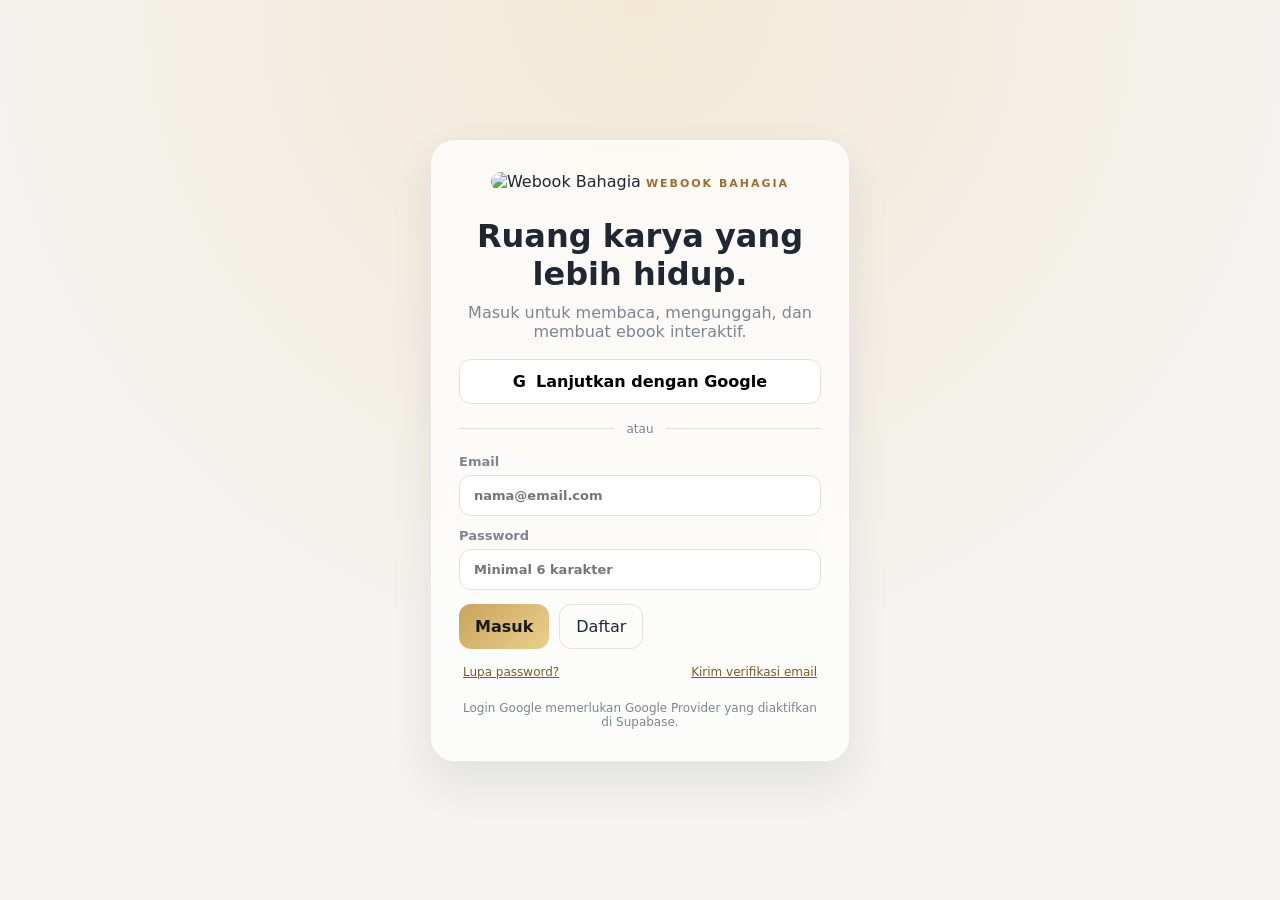
==== commit 9dc677d3: "Add reset password and email verification actions for Supabase auth flow" ====
--- a/index.html
+++ b/index.html
@@ -28,6 +28,10 @@
       <div class="auth-actions">
         <button class="gold-btn" type="submit" id="loginBtn">Masuk</button>
         <button class="outline-btn" type="button" id="signupBtn">Daftar</button>
+      </div>
+      <div class="auth-links">
+        <button type="button" class="text-btn" id="forgotPasswordBtn">Lupa password?</button>
+        <button type="button" class="text-btn" id="verifyEmailBtn">Kirim verifikasi email</button>
       </div>
     </form>
     <small class="auth-note">Login Google memerlukan Google Provider yang diaktifkan di Supabase.</small>
--- a/styles.css
+++ b/styles.css
@@ -1,4 +1,4 @@
 /* Premium UI — Webook Bahagia */
 :root{--navy:#101827;--navy2:#19263a;--gold:#c9a45c;--gold2:#ead08b;--paper:#fffdf8;--text:#202733;--muted:#7d8592;--line:#e7e1d6}
 *{box-sizing:border-box}html{scroll-behavior:smooth}body{margin:0;background:#f4f3ef;color:var(--text);font-family:Inter,system-ui,-apple-system,Segoe UI,Arial,sans-serif}button,input,select{font:inherit}a{text-decoration:none;color:inherit}
-.hidden{display:none!important}.toast{position:fixed;right:20px;bottom:20px;transform:translateY(12px);opacity:0;pointer-events:none;max-width:320px;padding:12px 14px;border-radius:12px;background:#0f172a;color:#fff;font-size:14px;box-shadow:0 16px 40px rgba(15,23,42,.2);transition:.2s}.toast.show{transform:none;opacity:1}.toast.error{background:#b91c1c}.auth-screen{min-height:100vh;display:grid;place-items:center;background:radial-gradient(circle at top,#f2e8d5,#f4f3ef 60%);padding:24px}.auth-card{width:min(100%,420px);padding:32px 28px;border-radius:24px;background:rgba(255,255,255,.72);backdrop-filter:blur(12px);border:1px solid rgba(17,24,39,.08);box-shadow:0 20px 45px rgba(15,23,42,.08);text-align:center}.auth-logo{width:76px;height:76px;border-radius:18px;object-fit:cover;margin:auto auto 14px}.eyebrow{display:inline-block;font-size:11px;letter-spacing:.18em;font-weight:800;color:#a06d2f}.auth-card h1{font-size:2rem;margin:12px 0 10px}.auth-card p{margin:0 0 18px;color:var(--muted)}.auth-card label{display:block;text-align:left;font-size:13px;font-weight:600;color:var(--muted);margin-bottom:12px}.auth-card input{width:100%;margin-top:6px;padding:12px 14px;border:1px solid var(--line);background:#fff;border-radius:12px}.auth-actions{display:flex;gap:10px;margin-top:14px}.gold-btn,.outline-btn,.google-btn,.logout,.icon-btn,.ghost-btn{border:none;border-radius:12px;padding:12px 16px;cursor:pointer;transition:.2s}.gold-btn{background:linear-gradient(135deg,var(--gold),var(--gold2));color:#1a1a1a;font-weight:700}.outline-btn,.ghost-btn{background:transparent;border:1px solid var(--line);color:var(--text)}.google-btn{display:flex;align-items:center;justify-content:center;gap:10px;width:100%;background:#fff;border:1px solid var(--line);font-weight:700}.or{margin:18px 0;display:flex;align-items:center}.or::before,.or::after{content:"";flex:1;border-bottom:1px solid var(--line)}.or span{padding:0 12px;color:var(--muted);font-size:12px}.auth-note{display:block;margin-top:14px;color:var(--muted);font-size:12px}.app{display:flex;min-height:100vh}.sidebar{position:fixed;inset:0 auto 0 0;width:255px;background:linear-gradient(180deg,#0d1522,#151f30);color:#fff;padding:24px 16px;z-index:40}.brand{display:flex;align-items:center;gap:12px;padding:4px 8px 20px;border-bottom:1px solid rgba(255,255,255,.08)}.brand img{width:46px;height:46px;border-radius:12px;object-fit:cover}.brand strong{display:block;font-size:17px}.brand small{color:rgba(255,255,255,.75)}.sidebar nav{display:grid;gap:8px;margin-top:18px}.nav-link{display:flex;align-items:center;gap:10px;padding:12px 12px;border-radius:12px;color:rgba(255,255,255,.8);transition:.2s}.nav-link.active,.nav-link:hover{background:rgba(255,255,255,.08);color:#fff}.sidebar-bottom{position:absolute;left:16px;right:16px;bottom:18px}.owner-mini{display:flex;align-items:center;gap:12px;padding:12px 10px;border-radius:12px;background:rgba(255,255,255,.06)}.owner-dot{width:34px;height:34px;border-radius:50%;display:grid;place-items:center;background:linear-gradient(135deg,var(--gold),var(--gold2));color:#1f2937;font-weight:800}.owner-mini strong{display:block}.owner-mini small{color:rgba(255,255,255,.7)}.logout{width:100%;margin-top:12px;background:rgba(255,255,255,.05);color:#fff}.main{margin-left:255px;min-height:100vh;flex:1}.topbar{height:76px;background:rgba(255,255,255,.94);backdrop-filter:blur(12px);border-bottom:1px solid var(--line);display:flex;align-items:center;justify-content:space-between;padding:0 28px;position:sticky;top:0;z-index:30}.top-actions{display:flex;align-items:center;gap:12px}.search{width:240px;padding:10px 12px;border:1px solid var(--line);background:#fff;border-radius:12px}.content{padding:30px 28px 60px}.hero{display:grid;grid-template-columns:1.2fr .8fr;gap:24px;padding:30px;background:linear-gradient(135deg,#f7f1e6,#fff);border:1px solid rgba(17,24,39,.05);border-radius:24px}.hero h1{font-size:clamp(2rem,4vw,3rem);margin:14px 0}.hero p{color:var(--muted);max-width:560px}.hero-actions{display:flex;gap:12px;margin-top:18px}.pill{display:inline-block;padding:8px 12px;background:#fff;border:1px solid var(--line);border-radius:999px;font-size:11px;letter-spacing:.12em;font-weight:800;color:#8a5d20}.hero-art{display:grid;place-items:center;position:relative}.orbit{position:absolute;width:240px;height:240px;border-radius:50%;background:radial-gradient(circle,#f3db9f,#f8efe0 55%,rgba(0,0,0,0) 72%);filter:blur(12px)}.hero-logo{position:relative;width:170px;height:170px;border-radius:26px;object-fit:cover;box-shadow:0 20px 40px rgba(15,23,42,.18)}.stats{display:grid;grid-template-columns:repeat(4,1fr);gap:20px;margin:24px 0}.stats article,.admin-card,.book-card,.reader-item,.reader-stage{background:#fff;border:1px solid rgba(17,24,39,.06);border-radius:18px;box-shadow:0 12px 25px rgba(15,23,42,.04)}.stats article{padding:20px 18px;display:flex;flex-direction:column;gap:8px}.stats span{font-size:1.5rem}.stats strong{font-size:2rem}.stats small{color:var(--muted)}.section{margin-top:28px}.section-head{display:flex;align-items:end;justify-content:space-between;gap:12px;margin-bottom:18px}.section-head h2{margin:8px 0 0;font-size:1.8rem}.section-head p{margin:8px 0 0;color:var(--muted)}.book-grid{display:grid;grid-template-columns:repeat(3,minmax(220px,1fr));gap:18px}.book-card{padding:18px;display:flex;gap:16px;align-items:center}.book-cover{width:62px;height:62px;display:grid;place-items:center;border-radius:16px;background:linear-gradient(135deg,#f4dfb1,#f7f7f7);font-size:2rem}.book-card h3{margin:0 0 6px;font-size:1.05rem}.book-card small{display:block;color:var(--muted);margin-bottom:10px}.dropzone{display:grid;place-items:center;gap:8px;text-align:center;padding:36px 20px;border:2px dashed #d9c7a1;border-radius:18px;background:#fffdf7;color:#6b4f2a;cursor:pointer}.upload-symbol{font-size:2rem}.file-queue{margin-top:14px}.builder{display:grid;grid-template-columns:220px 1fr 220px;gap:16px}.builder-panel{background:#fff;border:1px solid rgba(17,24,39,.06);padding:18px;border-radius:18px}.builder-panel h3{margin-top:0}.tool{display:flex;flex-direction:column;align-items:flex-start;gap:6px;width:100%;padding:12px;border:1px solid var(--line);border-radius:12px;background:#fdfbf8;margin-bottom:10px;cursor:pointer}.canvas-wrap{background:#fff;border:1px solid rgba(17,24,39,.06);padding:14px;border-radius:18px}.page{background:linear-gradient(180deg,#fff,#fffdf8);padding:26px;border-radius:16px;border:1px solid rgba(17,24,39,.06);min-height:320px}.page-kicker{font-size:11px;letter-spacing:.16em;color:#945c1a;font-weight:800}.page h3{margin:18px 0 12px;font-size:2rem}.page p{color:#2d3748;line-height:1.7}.reader-layout{display:grid;grid-template-columns:320px 1fr;gap:18px}.reader-list{display:grid;gap:12px}.reader-item{padding:14px;border-radius:16px;background:#fff;display:flex;gap:12px;align-items:center;text-align:left;cursor:pointer}.reader-item:hover{border-color:#d9c7a1}.reader-cover{width:44px;height:44px;border-radius:12px;display:grid;place-items:center;background:linear-gradient(135deg,#f4dfb1,#f7f7f7);font-size:1.5rem}.reader-item strong{display:block;margin-bottom:3px}.reader-item small{color:var(--muted)}.reader-stage{padding:14px;min-height:520px}.reader-placeholder{display:grid;place-items:center;min-height:480px;background:#f9f7f4;border:1px dashed var(--line);color:var(--muted);border-radius:12px}.reader-frame{width:100%;height:520px;border:0;border-radius:12px;background:#fff}.admin-section{padding-top:18px}.admin-grid{display:grid;grid-template-columns:repeat(3,1fr);gap:18px}.admin-card{padding:18px}.admin-card h3{margin-top:0}.admin-card input{width:100%;margin-top:8px;margin-bottom:14px;padding:10px 12px;border:1px solid var(--line);border-radius:10px}.admin-stat{display:flex;justify-content:space-between;align-items:center;padding:14px 0;border-bottom:1px solid rgba(17,24,39,.06)}.admin-stat:last-child{border-bottom:none}.admin-stat b{font-size:1.8rem}.full{width:100%}.muted{color:var(--muted)}.hidden{display:none!important}.mobile-only{display:none}.icon-btn{background:#fff;border:1px solid var(--line)}footer{display:flex;justify-content:space-between;align-items:center;padding:24px 28px 40px;color:var(--muted);border-top:1px solid var(--line);margin-top:30px}.@media(max-width:1150px){.book-grid{grid-template-columns:repeat(2,1fr)}.builder{grid-template-columns:1fr}.stats{grid-template-columns:repeat(2,1fr)}.admin-grid{grid-template-columns:1fr}.reader-layout{grid-template-columns:1fr}.hero{grid-template-columns:1fr}}@media(max-width:760px){.sidebar{transform:translateX(-100%);transition:.25s}.sidebar.open{transform:none}.main{margin-left:0}.mobile-only{display:inline-flex}.topbar{padding:0 16px}.top-actions{width:100%;justify-content:space-between}.top-actions .search{width:100%;max-width:180px}body{font-size:15px}.content{padding:18px 16px 40px}.hero{padding:20px}.auth-card{padding:24px 18px}.auth-actions{flex-direction:column}.section-head{align-items:flex-start;flex-direction:column}.book-grid{grid-template-columns:1fr}.book-card{flex-direction:column;align-items:flex-start}.reader-list{grid-template-columns:1fr}.reader-frame{height:420px}} 
+.hidden{display:none!important}.toast{position:fixed;right:20px;bottom:20px;transform:translateY(12px);opacity:0;pointer-events:none;max-width:320px;padding:12px 14px;border-radius:12px;background:#0f172a;color:#fff;font-size:14px;box-shadow:0 16px 40px rgba(15,23,42,.2);transition:.2s}.toast.show{transform:none;opacity:1}.toast.error{background:#b91c1c}.auth-screen{min-height:100vh;display:grid;place-items:center;background:radial-gradient(circle at top,#f2e8d5,#f4f3ef 60%);padding:24px}.auth-card{width:min(100%,420px);padding:32px 28px;border-radius:24px;background:rgba(255,255,255,.72);backdrop-filter:blur(12px);border:1px solid rgba(17,24,39,.08);box-shadow:0 20px 45px rgba(15,23,42,.08);text-align:center}.auth-logo{width:76px;height:76px;border-radius:18px;object-fit:cover;margin:auto auto 14px}.eyebrow{display:inline-block;font-size:11px;letter-spacing:.18em;font-weight:800;color:#a06d2f}.auth-card h1{font-size:2rem;margin:12px 0 10px}.auth-card p{margin:0 0 18px;color:var(--muted)}.auth-card label{display:block;text-align:left;font-size:13px;font-weight:600;color:var(--muted);margin-bottom:12px}.auth-card input{width:100%;margin-top:6px;padding:12px 14px;border:1px solid var(--line);background:#fff;border-radius:12px}.auth-actions{display:flex;gap:10px;margin-top:14px}.gold-btn,.outline-btn,.google-btn,.logout,.icon-btn,.ghost-btn,.mini-btn,.text-btn{border:none;border-radius:12px;padding:12px 16px;cursor:pointer;transition:.2s}.gold-btn{background:linear-gradient(135deg,var(--gold),var(--gold2));color:#1a1a1a;font-weight:700}.outline-btn,.ghost-btn{background:transparent;border:1px solid var(--line);color:var(--text)}.text-btn{background:transparent;border:none;color:#7a5d1f;font-size:12px;padding:8px 4px;text-decoration:underline}.google-btn{display:flex;align-items:center;justify-content:center;gap:10px;width:100%;background:#fff;border:1px solid var(--line);font-weight:700}.or{margin:18px 0;display:flex;align-items:center}.or::before,.or::after{content:"";flex:1;border-bottom:1px solid var(--line)}.or span{padding:0 12px;color:var(--muted);font-size:12px}.auth-note{display:block;margin-top:14px;color:var(--muted);font-size:12px}.auth-links{display:flex;justify-content:space-between;gap:12px;margin-top:8px}.app{display:flex;min-height:100vh}.sidebar{position:fixed;inset:0 auto 0 0;width:255px;background:linear-gradient(180deg,#0d1522,#151f30);color:#fff;padding:24px 16px;z-index:40}.brand{display:flex;align-items:center;gap:12px;padding:4px 8px 20px;border-bottom:1px solid rgba(255,255,255,.08)}.brand img{width:46px;height:46px;border-radius:12px;object-fit:cover}.brand strong{display:block;font-size:17px}.brand small{color:rgba(255,255,255,.75)}.sidebar nav{display:grid;gap:8px;margin-top:18px}.nav-link{display:flex;align-items:center;gap:10px;padding:12px 12px;border-radius:12px;color:rgba(255,255,255,.8);transition:.2s}.nav-link.active,.nav-link:hover{background:rgba(255,255,255,.08);color:#fff}.sidebar-bottom{position:absolute;left:16px;right:16px;bottom:18px}.owner-mini{display:flex;align-items:center;gap:12px;padding:12px 10px;border-radius:12px;background:rgba(255,255,255,.06)}.owner-dot{width:34px;height:34px;border-radius:50%;display:grid;place-items:center;background:linear-gradient(135deg,var(--gold),var(--gold2));color:#1f2937;font-weight:800}.owner-mini strong{display:block}.owner-mini small{color:rgba(255,255,255,.7)}.logout{width:100%;margin-top:12px;background:rgba(255,255,255,.05);color:#fff}.main{margin-left:255px;min-height:100vh;flex:1}.topbar{height:76px;background:rgba(255,255,255,.94);backdrop-filter:blur(12px);border-bottom:1px solid var(--line);display:flex;align-items:center;justify-content:space-between;padding:0 28px;position:sticky;top:0;z-index:30}.top-actions{display:flex;align-items:center;gap:12px}.search{width:240px;padding:10px 12px;border:1px solid var(--line);background:#fff;border-radius:12px}.content{padding:30px 28px 60px}.hero{display:grid;grid-template-columns:1.2fr .8fr;gap:24px;padding:30px;background:linear-gradient(135deg,#f7f1e6,#fff);border:1px solid rgba(17,24,39,.05);border-radius:24px}.hero h1{font-size:clamp(2rem,4vw,3rem);margin:14px 0}.hero p{color:var(--muted);max-width:560px}.hero-actions{display:flex;gap:12px;margin-top:18px}.pill{display:inline-block;padding:8px 12px;background:#fff;border:1px solid var(--line);border-radius:999px;font-size:11px;letter-spacing:.12em;font-weight:800;color:#8a5d20}.hero-art{display:grid;place-items:center;position:relative}.orbit{position:absolute;width:240px;height:240px;border-radius:50%;background:radial-gradient(circle,#f3db9f,#f8efe0 55%,rgba(0,0,0,0) 72%);filter:blur(12px)}.hero-logo{position:relative;width:170px;height:170px;border-radius:26px;object-fit:cover;box-shadow:0 20px 40px rgba(15,23,42,.18)}.stats{display:grid;grid-template-columns:repeat(4,1fr);gap:20px;margin:24px 0}.stats article,.admin-card,.book-card,.reader-item,.reader-stage{background:#fff;border:1px solid rgba(17,24,39,.06);border-radius:18px;box-shadow:0 12px 25px rgba(15,23,42,.04)}.stats article{padding:20px 18px;display:flex;flex-direction:column;gap:8px}.stats span{font-size:1.5rem}.stats strong{font-size:2rem}.stats small{color:var(--muted)}.section{margin-top:28px}.section-head{display:flex;align-items:end;justify-content:space-between;gap:12px;margin-bottom:18px}.section-head h2{margin:8px 0 0;font-size:1.8rem}.section-head p{margin:8px 0 0;color:var(--muted)}.book-grid{display:grid;grid-template-columns:repeat(3,minmax(220px,1fr));gap:18px}.book-card{padding:18px;display:flex;gap:16px;align-items:flex-start}.book-cover{width:62px;height:62px;display:grid;place-items:center;border-radius:16px;background:linear-gradient(135deg,#f4dfb1,#f7f7f7);font-size:2rem;flex-shrink:0}.book-info{flex:1;min-width:0}.book-card h3{margin:0 0 6px;font-size:1.05rem;word-break:break-word}.book-card small{display:block;color:var(--muted);margin-bottom:10px}.book-status{display:inline-block;padding:5px 9px;border-radius:999px;background:#f7f1e6;color:#8e6742;font-size:12px;font-weight:700;margin-bottom:10px}.book-actions{display:flex;flex-wrap:wrap;gap:8px}.mini-btn{padding:8px 10px;border:1px solid var(--line);background:#fff;color:var(--text);font-size:12px}.mini-btn.danger{background:#fff1f2;border-color:#fecdd3;color:#b91c1c}.dropzone{display:grid;place-items:center;gap:8px;text-align:center;padding:36px 20px;border:2px dashed #d9c7a1;border-radius:18px;background:#fffdf7;color:#6b4f2a;cursor:pointer}.upload-symbol{font-size:2rem}.file-queue{margin-top:14px}.builder{display:grid;grid-template-columns:220px 1fr 220px;gap:16px}.builder-panel{background:#fff;border:1px solid rgba(17,24,39,.06);padding:18px;border-radius:18px}.builder-panel h3{margin-top:0}.tool{display:flex;flex-direction:column;align-items:flex-start;gap:6px;width:100%;padding:12px;border:1px solid var(--line);border-radius:12px;background:#fdfbf8;margin-bottom:10px;cursor:pointer}.canvas-wrap{background:#fff;border:1px solid rgba(17,24,39,.06);padding:14px;border-radius:18px}.page{background:linear-gradient(180deg,#fff,#fffdf8);padding:26px;border-radius:16px;border:1px solid rgba(17,24,39,.06);min-height:320px}.page-kicker{font-size:11px;letter-spacing:.16em;color:#945c1a;font-weight:800}.page h3{margin:18px 0 12px;font-size:2rem}.page p{color:#2d3748;line-height:1.7}.reader-layout{display:grid;grid-template-columns:320px 1fr;gap:18px}.reader-list{display:grid;gap:12px}.reader-item{padding:14px;border-radius:16px;background:#fff;display:flex;gap:12px;align-items:center;text-align:left;cursor:pointer}.reader-item:hover{border-color:#d9c7a1}.reader-cover{width:44px;height:44px;border-radius:12px;display:grid;place-items:center;background:linear-gradient(135deg,#f4dfb1,#f7f7f7);font-size:1.5rem}.reader-item strong{display:block;margin-bottom:3px}.reader-item small{color:var(--muted)}.reader-stage{padding:14px;min-height:520px}.reader-placeholder{display:grid;place-items:center;min-height:480px;background:#f9f7f4;border:1px dashed var(--line);color:var(--muted);border-radius:12px}.reader-frame{width:100%;height:520px;border:0;border-radius:12px;background:#fff}.admin-section{padding-top:18px}.admin-grid{display:grid;grid-template-columns:repeat(3,1fr);gap:18px}.admin-card{padding:18px}.admin-card h3{margin-top:0}.admin-card input{width:100%;margin-top:8px;margin-bottom:14px;padding:10px 12px;border:1px solid var(--line);border-radius:10px}.admin-stat{display:flex;justify-content:space-between;align-items:center;padding:14px 0;border-bottom:1px solid rgba(17,24,39,.06)}.admin-stat:last-child{border-bottom:none}.admin-stat b{font-size:1.8rem}.full{width:100%}.muted{color:var(--muted)}.hidden{display:none!important}.mobile-only{display:none}.icon-btn{background:#fff;border:1px solid var(--line)}footer{display:flex;justify-content:space-between;align-items:center;padding:24px 28px 40px;color:var(--muted);border-top:1px solid var(--line);margin-top:30px}.@media(max-width:1150px){.book-grid{grid-template-columns:repeat(2,1fr)}.builder{grid-template-columns:1fr}.stats{grid-template-columns:repeat(2,1fr)}.admin-grid{grid-template-columns:1fr}.reader-layout{grid-template-columns:1fr}.hero{grid-template-columns:1fr}}@media(max-width:760px){.sidebar{transform:translateX(-100%);transition:.25s}.sidebar.open{transform:none}.main{margin-left:0}.mobile-only{display:inline-flex}.topbar{padding:0 16px}.top-actions{width:100%;justify-content:space-between}.top-actions .search{width:100%;max-width:180px}body{font-size:15px}.content{padding:18px 16px 40px}.hero{padding:20px}.auth-card{padding:24px 18px}.auth-actions{flex-direction:column}.auth-links{flex-direction:column}.section-head{align-items:flex-start;flex-direction:column}.book-grid{grid-template-columns:1fr}.book-card{flex-direction:column;align-items:flex-start}.reader-list{grid-template-columns:1fr}.reader-frame{height:420px}} 
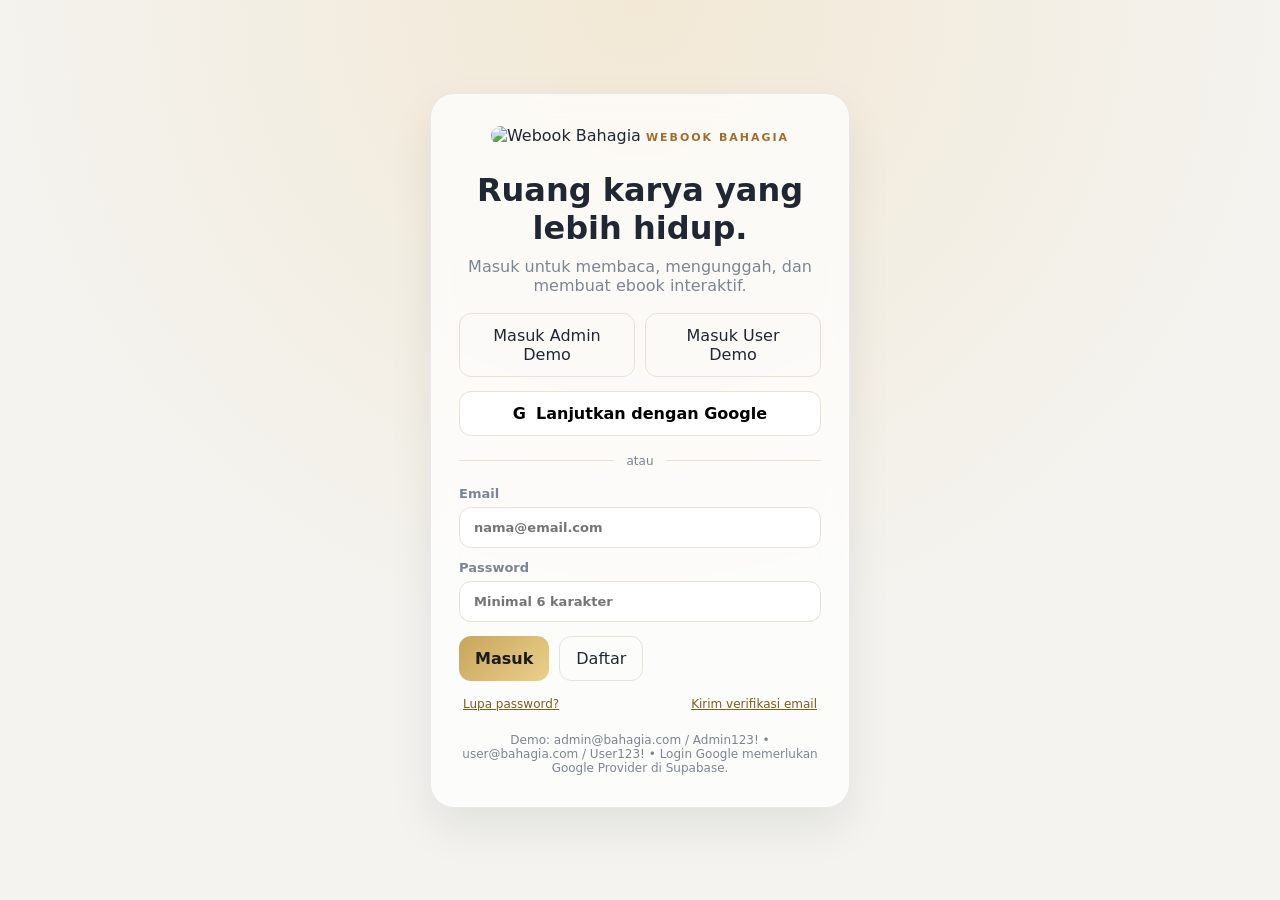
==== commit e13d56f0: "Add demo admin/user login and role-based access improvements for Bahagia app" ====
--- a/index.html
+++ b/index.html
@@ -19,6 +19,11 @@
     <h1>Ruang karya yang lebih hidup.</h1>
     <p>Masuk untuk membaca, mengunggah, dan membuat ebook interaktif.</p>
 
+    <div class="demo-auth">
+      <button type="button" id="demoAdminBtn" class="outline-btn demo-btn">Masuk Admin Demo</button>
+      <button type="button" id="demoUserBtn" class="outline-btn demo-btn">Masuk User Demo</button>
+    </div>
+
     <button id="googleBtn" class="google-btn">G <span>Lanjutkan dengan Google</span></button>
     <div class="or"><span>atau</span></div>
 
@@ -34,7 +39,7 @@
         <button type="button" class="text-btn" id="verifyEmailBtn">Kirim verifikasi email</button>
       </div>
     </form>
-    <small class="auth-note">Login Google memerlukan Google Provider yang diaktifkan di Supabase.</small>
+    <small class="auth-note">Demo: admin@bahagia.com / Admin123! • user@bahagia.com / User123! • Login Google memerlukan Google Provider di Supabase.</small>
   </div>
 </div>
 
--- a/styles.css
+++ b/styles.css
@@ -1,4 +1,4 @@
 /* Premium UI — Webook Bahagia */
 :root{--navy:#101827;--navy2:#19263a;--gold:#c9a45c;--gold2:#ead08b;--paper:#fffdf8;--text:#202733;--muted:#7d8592;--line:#e7e1d6}
 *{box-sizing:border-box}html{scroll-behavior:smooth}body{margin:0;background:#f4f3ef;color:var(--text);font-family:Inter,system-ui,-apple-system,Segoe UI,Arial,sans-serif}button,input,select{font:inherit}a{text-decoration:none;color:inherit}
-.hidden{display:none!important}.toast{position:fixed;right:20px;bottom:20px;transform:translateY(12px);opacity:0;pointer-events:none;max-width:320px;padding:12px 14px;border-radius:12px;background:#0f172a;color:#fff;font-size:14px;box-shadow:0 16px 40px rgba(15,23,42,.2);transition:.2s}.toast.show{transform:none;opacity:1}.toast.error{background:#b91c1c}.auth-screen{min-height:100vh;display:grid;place-items:center;background:radial-gradient(circle at top,#f2e8d5,#f4f3ef 60%);padding:24px}.auth-card{width:min(100%,420px);padding:32px 28px;border-radius:24px;background:rgba(255,255,255,.72);backdrop-filter:blur(12px);border:1px solid rgba(17,24,39,.08);box-shadow:0 20px 45px rgba(15,23,42,.08);text-align:center}.auth-logo{width:76px;height:76px;border-radius:18px;object-fit:cover;margin:auto auto 14px}.eyebrow{display:inline-block;font-size:11px;letter-spacing:.18em;font-weight:800;color:#a06d2f}.auth-card h1{font-size:2rem;margin:12px 0 10px}.auth-card p{margin:0 0 18px;color:var(--muted)}.auth-card label{display:block;text-align:left;font-size:13px;font-weight:600;color:var(--muted);margin-bottom:12px}.auth-card input{width:100%;margin-top:6px;padding:12px 14px;border:1px solid var(--line);background:#fff;border-radius:12px}.auth-actions{display:flex;gap:10px;margin-top:14px}.gold-btn,.outline-btn,.google-btn,.logout,.icon-btn,.ghost-btn,.mini-btn,.text-btn{border:none;border-radius:12px;padding:12px 16px;cursor:pointer;transition:.2s}.gold-btn{background:linear-gradient(135deg,var(--gold),var(--gold2));color:#1a1a1a;font-weight:700}.outline-btn,.ghost-btn{background:transparent;border:1px solid var(--line);color:var(--text)}.text-btn{background:transparent;border:none;color:#7a5d1f;font-size:12px;padding:8px 4px;text-decoration:underline}.google-btn{display:flex;align-items:center;justify-content:center;gap:10px;width:100%;background:#fff;border:1px solid var(--line);font-weight:700}.or{margin:18px 0;display:flex;align-items:center}.or::before,.or::after{content:"";flex:1;border-bottom:1px solid var(--line)}.or span{padding:0 12px;color:var(--muted);font-size:12px}.auth-note{display:block;margin-top:14px;color:var(--muted);font-size:12px}.auth-links{display:flex;justify-content:space-between;gap:12px;margin-top:8px}.app{display:flex;min-height:100vh}.sidebar{position:fixed;inset:0 auto 0 0;width:255px;background:linear-gradient(180deg,#0d1522,#151f30);color:#fff;padding:24px 16px;z-index:40}.brand{display:flex;align-items:center;gap:12px;padding:4px 8px 20px;border-bottom:1px solid rgba(255,255,255,.08)}.brand img{width:46px;height:46px;border-radius:12px;object-fit:cover}.brand strong{display:block;font-size:17px}.brand small{color:rgba(255,255,255,.75)}.sidebar nav{display:grid;gap:8px;margin-top:18px}.nav-link{display:flex;align-items:center;gap:10px;padding:12px 12px;border-radius:12px;color:rgba(255,255,255,.8);transition:.2s}.nav-link.active,.nav-link:hover{background:rgba(255,255,255,.08);color:#fff}.sidebar-bottom{position:absolute;left:16px;right:16px;bottom:18px}.owner-mini{display:flex;align-items:center;gap:12px;padding:12px 10px;border-radius:12px;background:rgba(255,255,255,.06)}.owner-dot{width:34px;height:34px;border-radius:50%;display:grid;place-items:center;background:linear-gradient(135deg,var(--gold),var(--gold2));color:#1f2937;font-weight:800}.owner-mini strong{display:block}.owner-mini small{color:rgba(255,255,255,.7)}.logout{width:100%;margin-top:12px;background:rgba(255,255,255,.05);color:#fff}.main{margin-left:255px;min-height:100vh;flex:1}.topbar{height:76px;background:rgba(255,255,255,.94);backdrop-filter:blur(12px);border-bottom:1px solid var(--line);display:flex;align-items:center;justify-content:space-between;padding:0 28px;position:sticky;top:0;z-index:30}.top-actions{display:flex;align-items:center;gap:12px}.search{width:240px;padding:10px 12px;border:1px solid var(--line);background:#fff;border-radius:12px}.content{padding:30px 28px 60px}.hero{display:grid;grid-template-columns:1.2fr .8fr;gap:24px;padding:30px;background:linear-gradient(135deg,#f7f1e6,#fff);border:1px solid rgba(17,24,39,.05);border-radius:24px}.hero h1{font-size:clamp(2rem,4vw,3rem);margin:14px 0}.hero p{color:var(--muted);max-width:560px}.hero-actions{display:flex;gap:12px;margin-top:18px}.pill{display:inline-block;padding:8px 12px;background:#fff;border:1px solid var(--line);border-radius:999px;font-size:11px;letter-spacing:.12em;font-weight:800;color:#8a5d20}.hero-art{display:grid;place-items:center;position:relative}.orbit{position:absolute;width:240px;height:240px;border-radius:50%;background:radial-gradient(circle,#f3db9f,#f8efe0 55%,rgba(0,0,0,0) 72%);filter:blur(12px)}.hero-logo{position:relative;width:170px;height:170px;border-radius:26px;object-fit:cover;box-shadow:0 20px 40px rgba(15,23,42,.18)}.stats{display:grid;grid-template-columns:repeat(4,1fr);gap:20px;margin:24px 0}.stats article,.admin-card,.book-card,.reader-item,.reader-stage{background:#fff;border:1px solid rgba(17,24,39,.06);border-radius:18px;box-shadow:0 12px 25px rgba(15,23,42,.04)}.stats article{padding:20px 18px;display:flex;flex-direction:column;gap:8px}.stats span{font-size:1.5rem}.stats strong{font-size:2rem}.stats small{color:var(--muted)}.section{margin-top:28px}.section-head{display:flex;align-items:end;justify-content:space-between;gap:12px;margin-bottom:18px}.section-head h2{margin:8px 0 0;font-size:1.8rem}.section-head p{margin:8px 0 0;color:var(--muted)}.book-grid{display:grid;grid-template-columns:repeat(3,minmax(220px,1fr));gap:18px}.book-card{padding:18px;display:flex;gap:16px;align-items:flex-start}.book-cover{width:62px;height:62px;display:grid;place-items:center;border-radius:16px;background:linear-gradient(135deg,#f4dfb1,#f7f7f7);font-size:2rem;flex-shrink:0}.book-info{flex:1;min-width:0}.book-card h3{margin:0 0 6px;font-size:1.05rem;word-break:break-word}.book-card small{display:block;color:var(--muted);margin-bottom:10px}.book-status{display:inline-block;padding:5px 9px;border-radius:999px;background:#f7f1e6;color:#8e6742;font-size:12px;font-weight:700;margin-bottom:10px}.book-actions{display:flex;flex-wrap:wrap;gap:8px}.mini-btn{padding:8px 10px;border:1px solid var(--line);background:#fff;color:var(--text);font-size:12px}.mini-btn.danger{background:#fff1f2;border-color:#fecdd3;color:#b91c1c}.dropzone{display:grid;place-items:center;gap:8px;text-align:center;padding:36px 20px;border:2px dashed #d9c7a1;border-radius:18px;background:#fffdf7;color:#6b4f2a;cursor:pointer}.upload-symbol{font-size:2rem}.file-queue{margin-top:14px}.builder{display:grid;grid-template-columns:220px 1fr 220px;gap:16px}.builder-panel{background:#fff;border:1px solid rgba(17,24,39,.06);padding:18px;border-radius:18px}.builder-panel h3{margin-top:0}.tool{display:flex;flex-direction:column;align-items:flex-start;gap:6px;width:100%;padding:12px;border:1px solid var(--line);border-radius:12px;background:#fdfbf8;margin-bottom:10px;cursor:pointer}.canvas-wrap{background:#fff;border:1px solid rgba(17,24,39,.06);padding:14px;border-radius:18px}.page{background:linear-gradient(180deg,#fff,#fffdf8);padding:26px;border-radius:16px;border:1px solid rgba(17,24,39,.06);min-height:320px}.page-kicker{font-size:11px;letter-spacing:.16em;color:#945c1a;font-weight:800}.page h3{margin:18px 0 12px;font-size:2rem}.page p{color:#2d3748;line-height:1.7}.reader-layout{display:grid;grid-template-columns:320px 1fr;gap:18px}.reader-list{display:grid;gap:12px}.reader-item{padding:14px;border-radius:16px;background:#fff;display:flex;gap:12px;align-items:center;text-align:left;cursor:pointer}.reader-item:hover{border-color:#d9c7a1}.reader-cover{width:44px;height:44px;border-radius:12px;display:grid;place-items:center;background:linear-gradient(135deg,#f4dfb1,#f7f7f7);font-size:1.5rem}.reader-item strong{display:block;margin-bottom:3px}.reader-item small{color:var(--muted)}.reader-stage{padding:14px;min-height:520px}.reader-placeholder{display:grid;place-items:center;min-height:480px;background:#f9f7f4;border:1px dashed var(--line);color:var(--muted);border-radius:12px}.reader-frame{width:100%;height:520px;border:0;border-radius:12px;background:#fff}.admin-section{padding-top:18px}.admin-grid{display:grid;grid-template-columns:repeat(3,1fr);gap:18px}.admin-card{padding:18px}.admin-card h3{margin-top:0}.admin-card input{width:100%;margin-top:8px;margin-bottom:14px;padding:10px 12px;border:1px solid var(--line);border-radius:10px}.admin-stat{display:flex;justify-content:space-between;align-items:center;padding:14px 0;border-bottom:1px solid rgba(17,24,39,.06)}.admin-stat:last-child{border-bottom:none}.admin-stat b{font-size:1.8rem}.full{width:100%}.muted{color:var(--muted)}.hidden{display:none!important}.mobile-only{display:none}.icon-btn{background:#fff;border:1px solid var(--line)}footer{display:flex;justify-content:space-between;align-items:center;padding:24px 28px 40px;color:var(--muted);border-top:1px solid var(--line);margin-top:30px}.@media(max-width:1150px){.book-grid{grid-template-columns:repeat(2,1fr)}.builder{grid-template-columns:1fr}.stats{grid-template-columns:repeat(2,1fr)}.admin-grid{grid-template-columns:1fr}.reader-layout{grid-template-columns:1fr}.hero{grid-template-columns:1fr}}@media(max-width:760px){.sidebar{transform:translateX(-100%);transition:.25s}.sidebar.open{transform:none}.main{margin-left:0}.mobile-only{display:inline-flex}.topbar{padding:0 16px}.top-actions{width:100%;justify-content:space-between}.top-actions .search{width:100%;max-width:180px}body{font-size:15px}.content{padding:18px 16px 40px}.hero{padding:20px}.auth-card{padding:24px 18px}.auth-actions{flex-direction:column}.auth-links{flex-direction:column}.section-head{align-items:flex-start;flex-direction:column}.book-grid{grid-template-columns:1fr}.book-card{flex-direction:column;align-items:flex-start}.reader-list{grid-template-columns:1fr}.reader-frame{height:420px}} 
+.hidden{display:none!important}.toast{position:fixed;right:20px;bottom:20px;transform:translateY(12px);opacity:0;pointer-events:none;max-width:320px;padding:12px 14px;border-radius:12px;background:#0f172a;color:#fff;font-size:14px;box-shadow:0 16px 40px rgba(15,23,42,.2);transition:.2s}.toast.show{transform:none;opacity:1}.toast.error{background:#b91c1c}.auth-screen{min-height:100vh;display:grid;place-items:center;background:radial-gradient(circle at top,#f2e8d5,#f4f3ef 60%);padding:24px}.auth-card{width:min(100%,420px);padding:32px 28px;border-radius:24px;background:rgba(255,255,255,.72);backdrop-filter:blur(12px);border:1px solid rgba(17,24,39,.08);box-shadow:0 20px 45px rgba(15,23,42,.08);text-align:center}.auth-logo{width:76px;height:76px;border-radius:18px;object-fit:cover;margin:auto auto 14px}.eyebrow{display:inline-block;font-size:11px;letter-spacing:.18em;font-weight:800;color:#a06d2f}.auth-card h1{font-size:2rem;margin:12px 0 10px}.auth-card p{margin:0 0 18px;color:var(--muted)}.demo-auth{display:grid;grid-template-columns:1fr 1fr;gap:10px;margin:12px 0 14px}.demo-btn{width:100%}.auth-card label{display:block;text-align:left;font-size:13px;font-weight:600;color:var(--muted);margin-bottom:12px}.auth-card input{width:100%;margin-top:6px;padding:12px 14px;border:1px solid var(--line);background:#fff;border-radius:12px}.auth-actions{display:flex;gap:10px;margin-top:14px}.gold-btn,.outline-btn,.google-btn,.logout,.icon-btn,.ghost-btn,.mini-btn,.text-btn{border:none;border-radius:12px;padding:12px 16px;cursor:pointer;transition:.2s}.gold-btn{background:linear-gradient(135deg,var(--gold),var(--gold2));color:#1a1a1a;font-weight:700}.outline-btn,.ghost-btn{background:transparent;border:1px solid var(--line);color:var(--text)}.text-btn{background:transparent;border:none;color:#7a5d1f;font-size:12px;padding:8px 4px;text-decoration:underline}.google-btn{display:flex;align-items:center;justify-content:center;gap:10px;width:100%;background:#fff;border:1px solid var(--line);font-weight:700}.or{margin:18px 0;display:flex;align-items:center}.or::before,.or::after{content:"";flex:1;border-bottom:1px solid var(--line)}.or span{padding:0 12px;color:var(--muted);font-size:12px}.auth-note{display:block;margin-top:14px;color:var(--muted);font-size:12px}.auth-links{display:flex;justify-content:space-between;gap:12px;margin-top:8px}.app{display:flex;min-height:100vh}.sidebar{position:fixed;inset:0 auto 0 0;width:255px;background:linear-gradient(180deg,#0d1522,#151f30);color:#fff;padding:24px 16px;z-index:40}.brand{display:flex;align-items:center;gap:12px;padding:4px 8px 20px;border-bottom:1px solid rgba(255,255,255,.08)}.brand img{width:46px;height:46px;border-radius:12px;object-fit:cover}.brand strong{display:block;font-size:17px}.brand small{color:rgba(255,255,255,.75)}.sidebar nav{display:grid;gap:8px;margin-top:18px}.nav-link{display:flex;align-items:center;gap:10px;padding:12px 12px;border-radius:12px;color:rgba(255,255,255,.8);transition:.2s}.nav-link.active,.nav-link:hover{background:rgba(255,255,255,.08);color:#fff}.sidebar-bottom{position:absolute;left:16px;right:16px;bottom:18px}.owner-mini{display:flex;align-items:center;gap:12px;padding:12px 10px;border-radius:12px;background:rgba(255,255,255,.06)}.owner-dot{width:34px;height:34px;border-radius:50%;display:grid;place-items:center;background:linear-gradient(135deg,var(--gold),var(--gold2));color:#1f2937;font-weight:800}.owner-mini strong{display:block}.owner-mini small{color:rgba(255,255,255,.7)}.logout{width:100%;margin-top:12px;background:rgba(255,255,255,.05);color:#fff}.main{margin-left:255px;min-height:100vh;flex:1}.topbar{height:76px;background:rgba(255,255,255,.94);backdrop-filter:blur(12px);border-bottom:1px solid var(--line);display:flex;align-items:center;justify-content:space-between;padding:0 28px;position:sticky;top:0;z-index:30}.top-actions{display:flex;align-items:center;gap:12px}.search{width:240px;padding:10px 12px;border:1px solid var(--line);background:#fff;border-radius:12px}.content{padding:30px 28px 60px}.hero{display:grid;grid-template-columns:1.2fr .8fr;gap:24px;padding:30px;background:linear-gradient(135deg,#f7f1e6,#fff);border:1px solid rgba(17,24,39,.05);border-radius:24px}.hero h1{font-size:clamp(2rem,4vw,3rem);margin:14px 0}.hero p{color:var(--muted);max-width:560px}.hero-actions{display:flex;gap:12px;margin-top:18px}.pill{display:inline-block;padding:8px 12px;background:#fff;border:1px solid var(--line);border-radius:999px;font-size:11px;letter-spacing:.12em;font-weight:800;color:#8a5d20}.hero-art{display:grid;place-items:center;position:relative}.orbit{position:absolute;width:240px;height:240px;border-radius:50%;background:radial-gradient(circle,#f3db9f,#f8efe0 55%,rgba(0,0,0,0) 72%);filter:blur(12px)}.hero-logo{position:relative;width:170px;height:170px;border-radius:26px;object-fit:cover;box-shadow:0 20px 40px rgba(15,23,42,.18)}.stats{display:grid;grid-template-columns:repeat(4,1fr);gap:20px;margin:24px 0}.stats article,.admin-card,.book-card,.reader-item,.reader-stage{background:#fff;border:1px solid rgba(17,24,39,.06);border-radius:18px;box-shadow:0 12px 25px rgba(15,23,42,.04)}.stats article{padding:20px 18px;display:flex;flex-direction:column;gap:8px}.stats span{font-size:1.5rem}.stats strong{font-size:2rem}.stats small{color:var(--muted)}.section{margin-top:28px}.section-head{display:flex;align-items:end;justify-content:space-between;gap:12px;margin-bottom:18px}.section-head h2{margin:8px 0 0;font-size:1.8rem}.section-head p{margin:8px 0 0;color:var(--muted)}.book-grid{display:grid;grid-template-columns:repeat(3,minmax(220px,1fr));gap:18px}.book-card{padding:18px;display:flex;gap:16px;align-items:flex-start}.book-cover{width:62px;height:62px;display:grid;place-items:center;border-radius:16px;background:linear-gradient(135deg,#f4dfb1,#f7f7f7);font-size:2rem;flex-shrink:0}.book-info{flex:1;min-width:0}.book-card h3{margin:0 0 6px;font-size:1.05rem;word-break:break-word}.book-card small{display:block;color:var(--muted);margin-bottom:10px}.book-status{display:inline-block;padding:5px 9px;border-radius:999px;background:#f7f1e6;color:#8e6742;font-size:12px;font-weight:700;margin-bottom:10px}.book-actions{display:flex;flex-wrap:wrap;gap:8px}.mini-btn{padding:8px 10px;border:1px solid var(--line);background:#fff;color:var(--text);font-size:12px}.mini-btn.danger{background:#fff1f2;border-color:#fecdd3;color:#b91c1c}.dropzone{display:grid;place-items:center;gap:8px;text-align:center;padding:36px 20px;border:2px dashed #d9c7a1;border-radius:18px;background:#fffdf7;color:#6b4f2a;cursor:pointer}.upload-symbol{font-size:2rem}.file-queue{margin-top:14px}.builder{display:grid;grid-template-columns:220px 1fr 220px;gap:16px}.builder-panel{background:#fff;border:1px solid rgba(17,24,39,.06);padding:18px;border-radius:18px}.builder-panel h3{margin-top:0}.tool{display:flex;flex-direction:column;align-items:flex-start;gap:6px;width:100%;padding:12px;border:1px solid var(--line);border-radius:12px;background:#fdfbf8;margin-bottom:10px;cursor:pointer}.canvas-wrap{background:#fff;border:1px solid rgba(17,24,39,.06);padding:14px;border-radius:18px}.page{background:linear-gradient(180deg,#fff,#fffdf8);padding:26px;border-radius:16px;border:1px solid rgba(17,24,39,.06);min-height:320px}.page-kicker{font-size:11px;letter-spacing:.16em;color:#945c1a;font-weight:800}.page h3{margin:18px 0 12px;font-size:2rem}.page p{color:#2d3748;line-height:1.7}.reader-layout{display:grid;grid-template-columns:320px 1fr;gap:18px}.reader-list{display:grid;gap:12px}.reader-item{padding:14px;border-radius:16px;background:#fff;display:flex;gap:12px;align-items:center;text-align:left;cursor:pointer}.reader-item:hover{border-color:#d9c7a1}.reader-cover{width:44px;height:44px;border-radius:12px;display:grid;place-items:center;background:linear-gradient(135deg,#f4dfb1,#f7f7f7);font-size:1.5rem}.reader-item strong{display:block;margin-bottom:3px}.reader-item small{color:var(--muted)}.reader-stage{padding:14px;min-height:520px}.reader-placeholder{display:grid;place-items:center;min-height:480px;background:#f9f7f4;border:1px dashed var(--line);color:var(--muted);border-radius:12px}.reader-frame{width:100%;height:520px;border:0;border-radius:12px;background:#fff}.admin-section{padding-top:18px}.admin-grid{display:grid;grid-template-columns:repeat(3,1fr);gap:18px}.admin-card{padding:18px}.admin-card h3{margin-top:0}.admin-card input{width:100%;margin-top:8px;margin-bottom:14px;padding:10px 12px;border:1px solid var(--line);border-radius:10px}.admin-stat{display:flex;justify-content:space-between;align-items:center;padding:14px 0;border-bottom:1px solid rgba(17,24,39,.06)}.admin-stat:last-child{border-bottom:none}.admin-stat b{font-size:1.8rem}.full{width:100%}.muted{color:var(--muted)}.hidden{display:none!important}.mobile-only{display:none}.icon-btn{background:#fff;border:1px solid var(--line)}footer{display:flex;justify-content:space-between;align-items:center;padding:24px 28px 40px;color:var(--muted);border-top:1px solid var(--line);margin-top:30px}.@media(max-width:1150px){.book-grid{grid-template-columns:repeat(2,1fr)}.builder{grid-template-columns:1fr}.stats{grid-template-columns:repeat(2,1fr)}.admin-grid{grid-template-columns:1fr}.reader-layout{grid-template-columns:1fr}.hero{grid-template-columns:1fr}}@media(max-width:760px){.sidebar{transform:translateX(-100%);transition:.25s}.sidebar.open{transform:none}.main{margin-left:0}.mobile-only{display:inline-flex}.topbar{padding:0 16px}.top-actions{width:100%;justify-content:space-between}.top-actions .search{width:100%;max-width:180px}body{font-size:15px}.content{padding:18px 16px 40px}.hero{padding:20px}.auth-card{padding:24px 18px}.auth-actions{flex-direction:column}.auth-links{flex-direction:column}.section-head{align-items:flex-start;flex-direction:column}.book-grid{grid-template-columns:1fr}.book-card{flex-direction:column;align-items:flex-start}.reader-list{grid-template-columns:1fr}.reader-frame{height:420px}.demo-auth{grid-template-columns:1fr}} 
